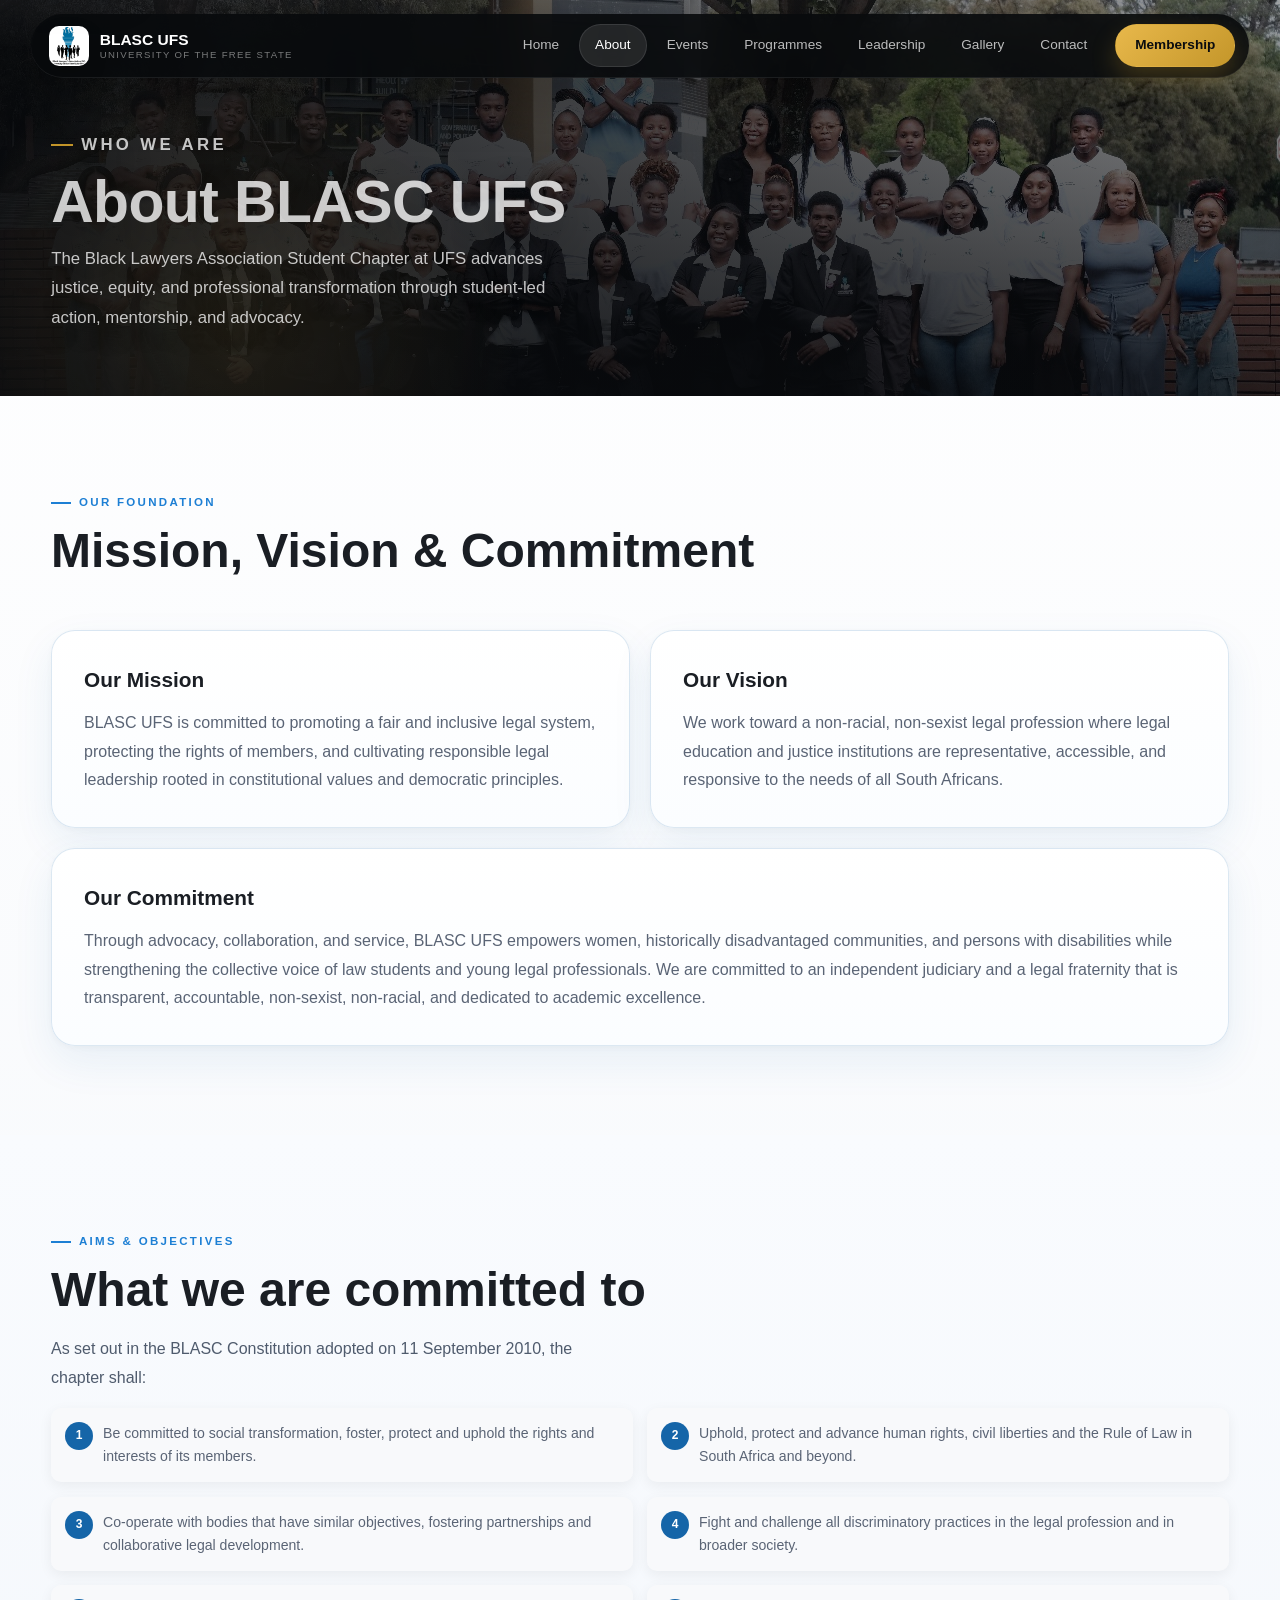
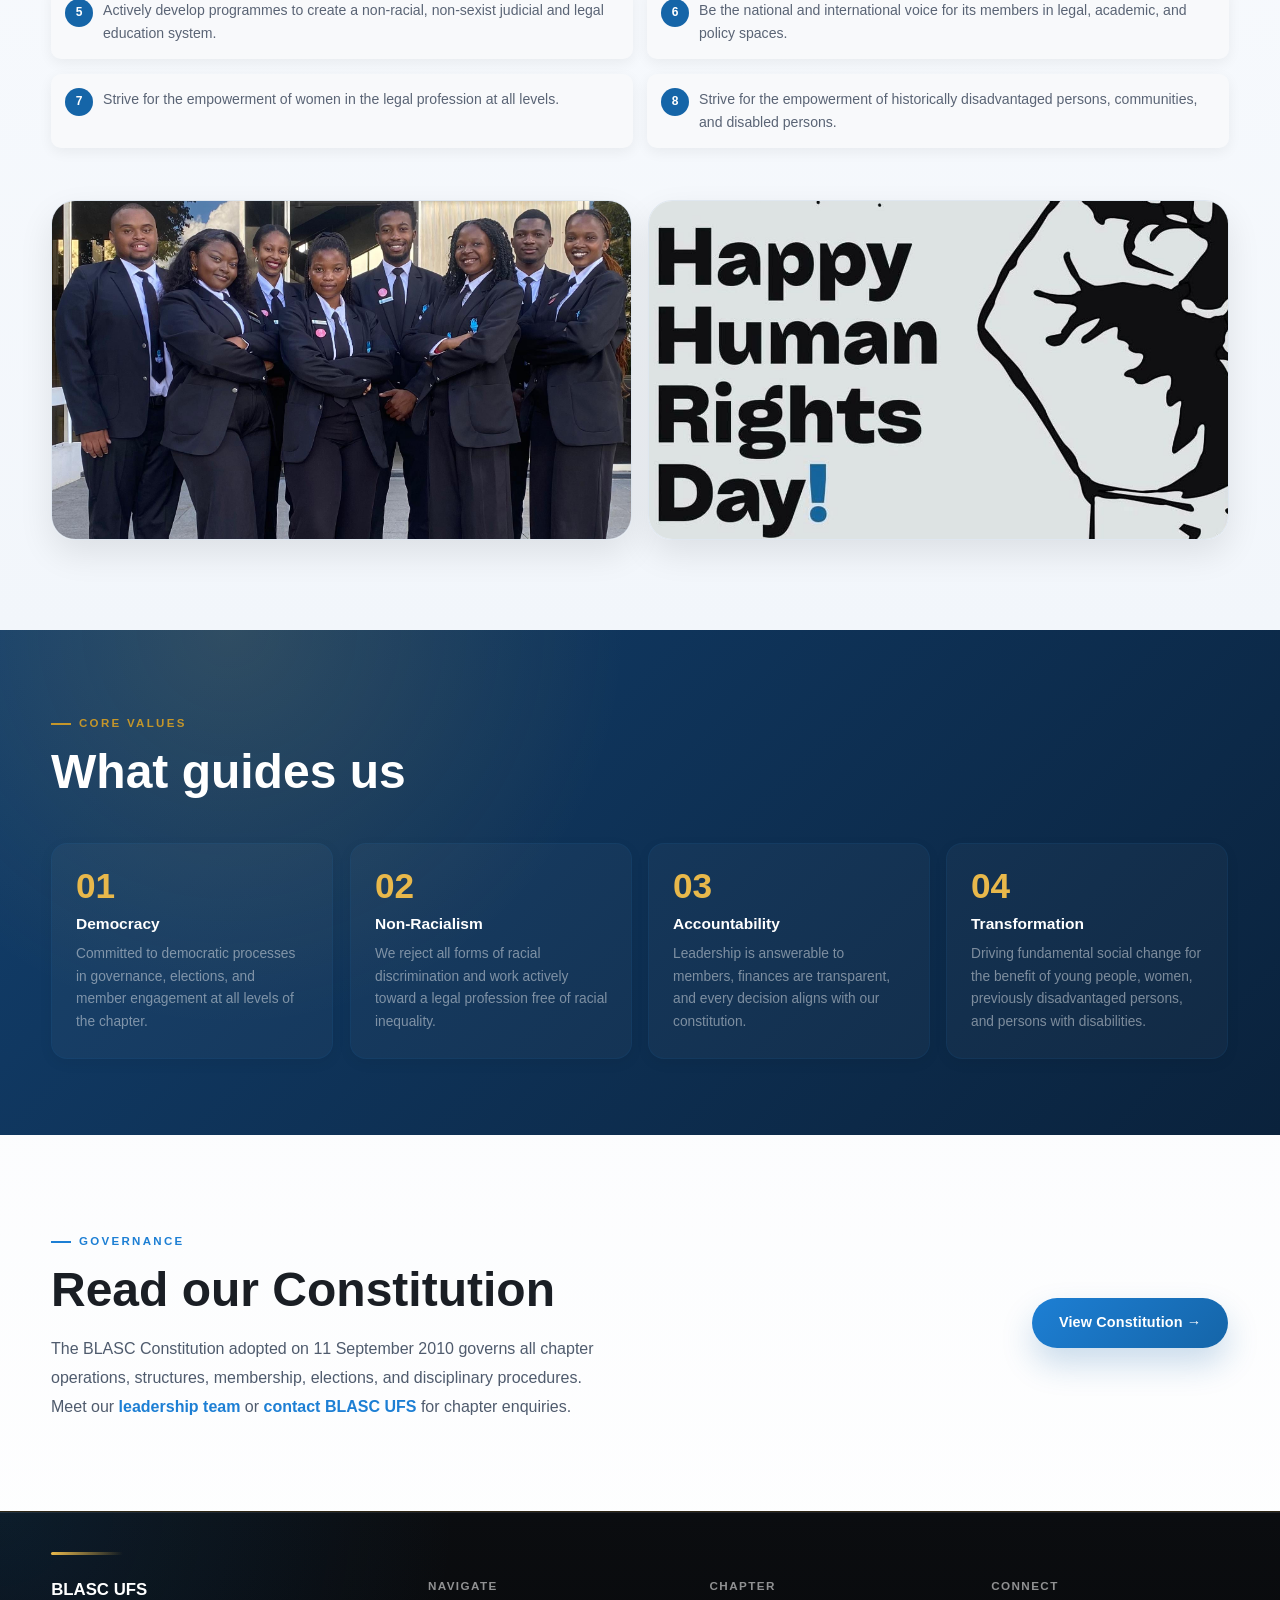
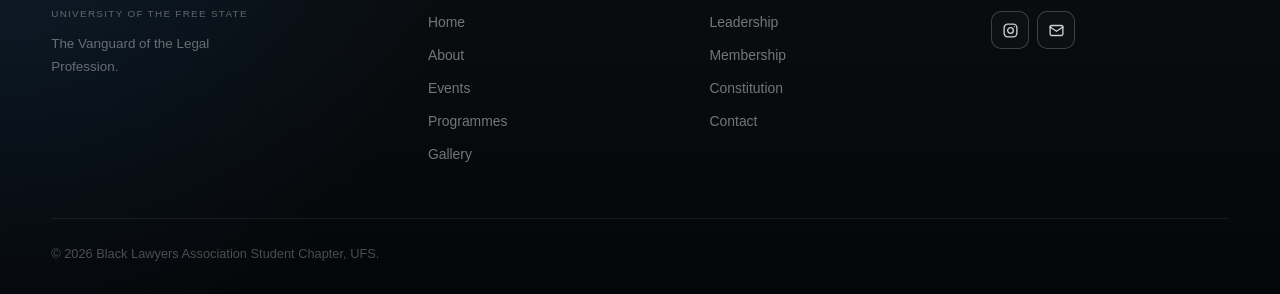
==== about.html @ e98439e3 "Strengthen sitewide SEO foundations and structured data" ====
<!DOCTYPE html>
<html lang="en">
<head>
  <meta charset="UTF-8"/><meta name="viewport" content="width=device-width, initial-scale=1.0"/>
  <title>About BLASC UFS | Student Chapter at the University of the Free State</title>
  <meta name="description" content="Learn about BLASC UFS, the Black Lawyers Association Student Chapter at the University of the Free State, including our mission, values, and commitment to law student transformation."/>
  <link rel="canonical" href="https://blascufs.co.za/about.html"/>

  <link rel="icon" type="image/x-icon" href="assets/favicon/favicon.ico">
  <link rel="icon" type="image/png" sizes="32x32" href="assets/favicon/favicon-32x32.png">
  <link rel="icon" type="image/png" sizes="16x16" href="assets/favicon/favicon-16x16.png">
  <link rel="apple-touch-icon" href="assets/favicon/apple-touch-icon.png">
<link rel="stylesheet" href="assets/style.css?v=20260501-heromore"/>
  <script type="application/ld+json">
  {
    "@context": "https://schema.org",
    "@type": "BreadcrumbList",
    "itemListElement": [
      { "@type": "ListItem", "position": 1, "name": "Home", "item": "https://blascufs.co.za/" },
      { "@type": "ListItem", "position": 2, "name": "About", "item": "https://blascufs.co.za/about.html" }
    ]
  }
  </script>
  <script>
    window.BLASC_GA_MEASUREMENT_ID = "G-XXXXXXXXXX";
    (function () {
      var id = window.BLASC_GA_MEASUREMENT_ID;
      if (!id || id === "G-XXXXXXXXXX") return;
      var s = document.createElement("script");
      s.async = true;
      s.src = "https://www.googletagmanager.com/gtag/js?id=" + encodeURIComponent(id);
      document.head.appendChild(s);
      window.dataLayer = window.dataLayer || [];
      function gtag() { window.dataLayer.push(arguments); }
      window.gtag = gtag;
      gtag("js", new Date());
      gtag("config", id);
    })();
  </script>
  <style>
    .about-grid{display:grid;grid-template-columns:1fr 1fr;gap:20px;margin-top:52px}
    .about-card{background:#fff;border:1px solid var(--border);border-radius:var(--radius-lg);padding:32px}
    .about-card h3{font-family:-apple-system,BlinkMacSystemFont,"SF Pro Text","SF Pro Display","Helvetica Neue",Arial,sans-serif;font-size:1.3rem;font-weight:700;margin-bottom:12px;color:var(--ink)}
    .about-card p{color:var(--muted);line-height:1.78}
    .about-card.full{grid-column:1/-1}
    .aims-grid{display:grid;grid-template-columns:1fr 1fr;gap:14px;margin-top:16px}
    .aim-item{display:flex;align-items:flex-start;gap:10px;background:var(--off-white);border-radius:var(--radius-sm);padding:14px}
    .aim-num{width:28px;height:28px;background:var(--blue);color:#fff;border-radius:50%;display:flex;align-items:center;justify-content:center;font-size:.75rem;font-weight:700;flex-shrink:0}
    .aim-item p{color:var(--muted);font-size:.88rem;line-height:1.65;margin:0}
    .media-duo{display:grid;grid-template-columns:1fr 1fr;gap:16px;margin-top:52px}
    .media-duo img{width:100%;height:340px;object-fit:cover;border-radius:var(--radius-lg);border:1px solid var(--border)}
    .values-strip{background:var(--off-black);padding:clamp(56px,6vw,80px) clamp(16px,4vw,56px)}
    .values-grid{display:grid;grid-template-columns:repeat(4,1fr);gap:16px;margin-top:44px}
    .value-item{border:1px solid rgba(255,255,255,.09);border-radius:var(--radius-md);padding:24px;background:rgba(255,255,255,.03)}
    .value-item .num{font-family:-apple-system,BlinkMacSystemFont,"SF Pro Text","SF Pro Display","Helvetica Neue",Arial,sans-serif;font-size:2.2rem;font-weight:900;color:var(--gold-light);line-height:1;margin-bottom:8px}
    .value-item h4{color:#fff;font-size:.97rem;font-weight:600;margin-bottom:6px}
    .value-item p{color:rgba(255,255,255,.45);font-size:.86rem;line-height:1.65}
    @media(max-width:900px){.about-grid,.media-duo,.aims-grid{grid-template-columns:1fr}.about-card.full{grid-column:auto}.values-grid{grid-template-columns:1fr 1fr}.media-duo img{height:auto;max-height:300px;object-fit:contain;background:#f3f5f8}}
    @media(max-width:540px){.values-grid{grid-template-columns:1fr}}
  </style>
</head>
<body>
<a class="skip-link" href="#main-content">Skip to content</a>
<nav class="nav dark" id="navbar">
  <a class="nav-brand" href="index.html"><img class="nav-logo" src="assets/images/logo.jpeg" alt="BLASC UFS"/><div class="nav-name">BLASC UFS <span>University of the Free State</span></div></a>
  <div class="nav-links">
    <a href="index.html">Home</a><a href="about.html" class="active">About</a><a href="events.html">Events</a>
    <a href="programmes.html">Programmes</a><a href="leadership.html">Leadership</a>
    <a href="gallery.html">Gallery</a><a href="contact.html">Contact</a>
    <a href="membership.html" class="nav-cta">Membership</a>
  </div>
  <button class="hamburger" id="hamburger" type="button" aria-label="Open menu" aria-controls="mobileMenu" aria-expanded="false"><span></span><span></span><span></span></button>
</nav>
<div class="mobile-menu" id="mobileMenu" aria-label="Mobile navigation">
  <a href="index.html">Home</a><a href="about.html">About</a><a href="events.html">Events</a>
  <a href="programmes.html">Programmes</a><a href="leadership.html">Leadership</a>
  <a href="gallery.html">Gallery</a><a href="contact.html">Contact</a>
  <a href="membership.html" class="m-cta">Membership →</a>
</div>

<div class="page-hero" id="main-content">
  <div class="page-hero-bg"><img src="assets/images/hero-group.jpeg" alt="BLASC UFS members gathered as a group" style="object-position:center 42%"/></div>
  <div class="page-hero-content">
    <p class="eyebrow">Who We Are</p>
    <h1>About BLASC UFS</h1>
    <p>The Black Lawyers Association Student Chapter at UFS advances justice, equity, and professional transformation through student-led action, mentorship, and advocacy.</p>
  </div>
</div>

<section class="section">
  <div class="section-inner">
    <p class="section-label fade-up">Our Foundation</p>
    <h2 class="section-title fade-up">Mission, Vision & Commitment</h2>
    <div class="about-grid">
      <div class="about-card fade-up">
        <h3>Our Mission</h3>
        <p>BLASC UFS is committed to promoting a fair and inclusive legal system, protecting the rights of members, and cultivating responsible legal leadership rooted in constitutional values and democratic principles.</p>
      </div>
      <div class="about-card fade-up">
        <h3>Our Vision</h3>
        <p>We work toward a non-racial, non-sexist legal profession where legal education and justice institutions are representative, accessible, and responsive to the needs of all South Africans.</p>
      </div>
      <div class="about-card full fade-up">
        <h3>Our Commitment</h3>
        <p>Through advocacy, collaboration, and service, BLASC UFS empowers women, historically disadvantaged communities, and persons with disabilities while strengthening the collective voice of law students and young legal professionals. We are committed to an independent judiciary and a legal fraternity that is transparent, accountable, non-sexist, non-racial, and dedicated to academic excellence.</p>
      </div>
    </div>
  </div>
</section>

<section class="section" style="background:var(--off-white)">
  <div class="section-inner">
    <p class="section-label fade-up">Aims & Objectives</p>
    <h2 class="section-title fade-up">What we are committed to</h2>
    <p class="section-body fade-up">As set out in the BLASC Constitution adopted on 11 September 2010, the chapter shall:</p>
    <div class="aims-grid">
      <div class="aim-item fade-up"><div class="aim-num">1</div><p>Be committed to social transformation, foster, protect and uphold the rights and interests of its members.</p></div>
      <div class="aim-item fade-up"><div class="aim-num">2</div><p>Uphold, protect and advance human rights, civil liberties and the Rule of Law in South Africa and beyond.</p></div>
      <div class="aim-item fade-up"><div class="aim-num">3</div><p>Co-operate with bodies that have similar objectives, fostering partnerships and collaborative legal development.</p></div>
      <div class="aim-item fade-up"><div class="aim-num">4</div><p>Fight and challenge all discriminatory practices in the legal profession and in broader society.</p></div>
      <div class="aim-item fade-up"><div class="aim-num">5</div><p>Actively develop programmes to create a non-racial, non-sexist judicial and legal education system.</p></div>
      <div class="aim-item fade-up"><div class="aim-num">6</div><p>Be the national and international voice for its members in legal, academic, and policy spaces.</p></div>
      <div class="aim-item fade-up"><div class="aim-num">7</div><p>Strive for the empowerment of women in the legal profession at all levels.</p></div>
      <div class="aim-item fade-up"><div class="aim-num">8</div><p>Strive for the empowerment of historically disadvantaged persons, communities, and disabled persons.</p></div>
    </div>
    <div class="media-duo">
      <img src="assets/images/bec-outside-smile.jpeg" alt="BLASC UFS BEC" class="fade-up"/>
      <img src="assets/images/image-09.jpg" alt="BLASC UFS chapter outreach" class="fade-up"/>
    </div>
  </div>
</section>

<section class="values-strip">
  <div class="section-inner">
    <p class="section-label gold fade-up">Core Values</p>
    <h2 class="section-title light fade-up">What guides us</h2>
    <div class="values-grid">
      <div class="value-item fade-up"><div class="num">01</div><h4>Democracy</h4><p>Committed to democratic processes in governance, elections, and member engagement at all levels of the chapter.</p></div>
      <div class="value-item fade-up"><div class="num">02</div><h4>Non-Racialism</h4><p>We reject all forms of racial discrimination and work actively toward a legal profession free of racial inequality.</p></div>
      <div class="value-item fade-up"><div class="num">03</div><h4>Accountability</h4><p>Leadership is answerable to members, finances are transparent, and every decision aligns with our constitution.</p></div>
      <div class="value-item fade-up"><div class="num">04</div><h4>Transformation</h4><p>Driving fundamental social change for the benefit of young people, women, previously disadvantaged persons, and persons with disabilities.</p></div>
    </div>
  </div>
</section>

<section class="section">
  <div class="section-inner" style="display:flex;align-items:center;justify-content:space-between;gap:32px;flex-wrap:wrap">
    <div>
      <p class="section-label fade-up">Governance</p>
      <h2 class="section-title fade-up">Read our Constitution</h2>
      <p class="section-body fade-up">The BLASC Constitution adopted on 11 September 2010 governs all chapter operations, structures, membership, elections, and disciplinary procedures. Meet our <a href="leadership.html" style="color:var(--blue-mid);font-weight:600">leadership team</a> or <a href="contact.html" style="color:var(--blue-mid);font-weight:600">contact BLASC UFS</a> for chapter enquiries.</p>
    </div>
    <a href="constitution.html" class="btn btn-blue fade-up">View Constitution →</a>
  </div>
</section>

<footer class="site-footer">
  <div class="footer-grid">
    <div class="footer-brand"><div class="footer-brand-name">BLASC UFS <span class="footer-brand-sub">University of the Free State</span></div><p>The Vanguard of the Legal Profession.</p></div>
    <div class="footer-col"><h4>Navigate</h4><a href="index.html">Home</a><a href="about.html">About</a><a href="events.html">Events</a><a href="programmes.html">Programmes</a><a href="gallery.html">Gallery</a></div>
    <div class="footer-col"><h4>Chapter</h4><a href="leadership.html">Leadership</a><a href="membership.html">Membership</a><a href="constitution.html">Constitution</a><a href="contact.html">Contact</a></div>
    <div class="footer-col"><h4>Connect</h4><div class="footer-social" aria-label="Social media links">
        <a class="social-link" href="https://instagram.com/ufs_blasc" target="_blank" rel="noopener noreferrer" aria-label="Instagram" title="Instagram">
          <svg class="social-icon" viewBox="0 0 24 24" aria-hidden="true"><rect x="3" y="3" width="18" height="18" rx="5" ry="5"></rect><circle cx="12" cy="12" r="4"></circle><line x1="17.5" y1="6.5" x2="17.51" y2="6.5"></line></svg>
        </a>
        <a class="social-link" href="mailto:Blascu@gmail.com" aria-label="Email" title="Email">
          <svg class="social-icon" viewBox="0 0 24 24" aria-hidden="true"><rect x="3" y="5" width="18" height="14" rx="2"></rect><path d="M3 7l9 6 9-6"></path></svg>
        </a>
        <span class="social-link social-link--pending" aria-hidden="true" title="Add Facebook link">
          <svg class="social-icon-fill" viewBox="0 0 24 24"><path d="M13.5 22v-8h2.7l.4-3h-3.1V9.2c0-.9.3-1.5 1.6-1.5h1.7V5.1c-.3 0-1.3-.1-2.5-.1-2.4 0-4.1 1.5-4.1 4.2V11H8v3h2.2v8h3.3z"/></svg>
        </span>
        <span class="social-link social-link--pending" aria-hidden="true" title="Add LinkedIn link">
          <svg class="social-icon-fill" viewBox="0 0 24 24"><path d="M6.9 8.8a1.9 1.9 0 1 1 0-3.8 1.9 1.9 0 0 1 0 3.8zM5.3 19.2h3.2V10H5.3v9.2zM10.4 10h3v1.3h.1c.4-.8 1.4-1.6 2.9-1.6 3.1 0 3.6 2 3.6 4.7v4.8h-3.2v-4.3c0-1 0-2.4-1.5-2.4s-1.7 1.1-1.7 2.3v4.4h-3.2V10z"/></svg>
        </span>
        <span class="social-link social-link--pending" aria-hidden="true" title="Add X link">
          <svg class="social-icon-fill" viewBox="0 0 24 24"><path d="M18.9 3h2.9l-6.3 7.2L23 21h-5.9l-4.6-6-5.2 6H4.4l6.8-7.8L1 3h6l4.1 5.4L18.9 3zm-1 16.3h1.6L6.1 4.6H4.4l13.5 14.7z"/></svg>
        </span>
      </div></div>
  </div>
  <div class="footer-bottom"><span>© 2026 Black Lawyers Association Student Chapter, UFS.</span></div>
</footer>
<script src="assets/main.js?v=20260501-heromore"></script>
</body>
</html>
---- assets/style.css ----
/* ═══════════════════════════════════════════
   BLASC – Black Lawyers Association Student Chapter
   Shared Stylesheet
   ═══════════════════════════════════════════ */

:root {
  --black:       #0a0c0f;
  --off-black:   #111418;
  --ink:         #1a1e24;
  --blue:        #1565a8;
  --blue-mid:    #1d7fd4;
  --blue-light:  #4ba3e3;
  --blue-pale:   #ddeefa;
  --gold:        #c4962a;
  --gold-light:  #e8b84b;
  --white:       #ffffff;
  --off-white:   #f8f9fb;
  --surface:     #ffffff;
  --surface-soft:#f4f7fb;
  --muted:       #5a6475;
  --grey:        #8a95a0;
  --border:      #dfe7f0;
  --ease:        cubic-bezier(0.22, 1, 0.36, 1);
  --shadow-sm:   0 4px 14px rgba(10, 12, 15, 0.06);
  --shadow-md:   0 14px 34px rgba(10, 12, 15, 0.09);
  --shadow-lg:   0 24px 58px rgba(10, 12, 15, 0.14);
  --ring:        rgba(29,127,212,0.18);
  --radius-sm:   10px;
  --radius-md:   16px;
  --radius-lg:   24px;
}

/* ── RESET ── */
*, *::before, *::after { box-sizing: border-box; margin: 0; padding: 0; }
html { scroll-behavior: smooth; font-size: 16px; overflow-x: hidden; }
body {
  font-family:-apple-system,BlinkMacSystemFont,"SF Pro Text","SF Pro Display","Helvetica Neue",Arial,sans-serif;
  color: var(--ink);
  background:
    linear-gradient(180deg, #ffffff 0%, #f7f9fc 44%, #ffffff 100%);
  line-height: 1.65;
  overflow-x: hidden;
  text-rendering: optimizeLegibility;
  -webkit-font-smoothing: antialiased;
}
body.no-scroll { overflow: hidden; }
a { color: inherit; text-decoration: none; }
img { display: block; max-width: 100%; }
button { font-family: inherit; cursor: pointer; border: none; background: none; }
ul, ol { list-style: none; }
h1, h2, h3, h4, p, a, span, label { overflow-wrap: break-word; }
::selection { background: rgba(196,150,42,0.24); color: var(--ink); }

.skip-link {
  position: fixed;
  top: 12px;
  left: 12px;
  z-index: 1200;
  transform: translateY(-150%);
  background: var(--gold-light);
  color: var(--black);
  border-radius: 999px;
  padding: 10px 16px;
  font-size: 0.82rem;
  font-weight: 800;
  box-shadow: var(--shadow-md);
  transition: transform 0.2s var(--ease);
}
.skip-link:focus-visible {
  transform: translateY(0);
  outline: 3px solid rgba(255,255,255,0.82);
  outline-offset: 3px;
}
:focus-visible {
  outline: 3px solid rgba(232,184,75,0.72);
  outline-offset: 3px;
}

/* ── NAVIGATION ── */
.nav {
  position: fixed;
  top: 0; left: 0; right: 0;
  z-index: 900;
  height: 76px;
  padding: 0 clamp(16px, 4vw, 56px);
  display: flex;
  align-items: center;
  justify-content: space-between;
  border-bottom: 1px solid rgba(255,255,255,0);
  transition: background 0.35s, box-shadow 0.35s, border-color 0.35s;
}
.nav.scrolled,
.nav.dark {
  background: rgba(10, 12, 15, 0.93);
  backdrop-filter: blur(16px);
  border-color: rgba(255,255,255,0.08);
  box-shadow: 0 18px 38px rgba(0,0,0,0.16);
}
.nav-brand {
  display: flex;
  align-items: center;
  gap: 11px;
  text-decoration: none;
}
.nav-logo {
  width: 38px;
  height: 38px;
  border-radius: 10px;
  object-fit: contain;
  background: #fff;
  flex-shrink: 0;
  border: 1px solid rgba(255,255,255,0.18);
  box-shadow: 0 8px 18px rgba(0,0,0,0.18);
}
.nav-name {
  font-family:-apple-system,BlinkMacSystemFont,"SF Pro Text","SF Pro Display","Helvetica Neue",Arial,sans-serif;
  font-size: 0.97rem;
  font-weight: 700;
  color: #fff;
  line-height: 1.15;
}
.nav-name span {
  display: block;
  font-family:-apple-system,BlinkMacSystemFont,"SF Pro Text","SF Pro Display","Helvetica Neue",Arial,sans-serif;
  font-size: 0.6rem;
  font-weight: 500;
  letter-spacing: 0.14em;
  text-transform: uppercase;
  color: rgba(255,255,255,0.45);
  margin-top: 1px;
}
.nav-links {
  display: flex;
  align-items: center;
  gap: 4px;
}
.nav-links a {
  color: rgba(255,255,255,0.72);
  font-size: 0.85rem;
  font-weight: 500;
  padding: 8px 14px;
  border: 1px solid transparent;
  border-radius: 999px;
  transition: color 0.2s, background 0.2s, border-color 0.2s;
}
.nav-links a:hover,
.nav-links a.active {
  color: #fff;
  background: rgba(255,255,255,0.1);
  border-color: rgba(255,255,255,0.1);
}
.nav-links a.nav-cta {
  background: linear-gradient(135deg, var(--gold-light), var(--gold));
  color: var(--black) !important;
  font-weight: 700;
  padding: 9px 19px;
  border-radius: 999px;
  margin-left: 8px;
  box-shadow: 0 12px 24px rgba(196,150,42,0.25);
}
.nav-links a.nav-cta:hover {
  background: var(--gold-light);
}
.hamburger {
  display: none;
  flex-direction: column;
  gap: 5px;
  padding: 9px;
  border-radius: 12px;
  border: 1px solid rgba(255,255,255,0.2);
  background: rgba(255,255,255,0.06);
}
.hamburger span {
  width: 22px;
  height: 2px;
  background: #fff;
  border-radius: 2px;
  transition: transform 0.3s, opacity 0.3s;
  display: block;
}
.hamburger.open span:nth-child(1) { transform: translateY(7px) rotate(45deg); }
.hamburger.open span:nth-child(2) { opacity: 0; }
.hamburger.open span:nth-child(3) { transform: translateY(-7px) rotate(-45deg); }

/* ── MOBILE MENU ── */
.mobile-menu {
  position: fixed;
  inset: 0;
  z-index: 899;
  background:
    radial-gradient(circle at top right, rgba(21,101,168,0.25), transparent 36%),
    var(--black);
  display: flex;
  flex-direction: column;
  padding: 96px 32px 40px;
  transform: translateX(100%);
  transition: transform 0.4s var(--ease);
}
.mobile-menu.open { transform: translateX(0); }
.mobile-menu a {
  color: #fff;
  font-size: 1.4rem;
  font-weight: 600;
  padding: 14px 0;
  border-bottom: 1px solid rgba(255,255,255,0.08);
  display: block;
  transition: color 0.2s;
}
.mobile-menu a:hover { color: var(--gold-light); }
.mobile-menu .m-cta {
  margin-top: 24px;
  background: linear-gradient(135deg, var(--gold-light), var(--gold));
  color: var(--black) !important;
  text-align: center;
  padding: 15px;
  border-radius: 16px;
  font-weight: 700;
  border-bottom: none !important;
}

/* ── INNER PAGE HERO (used on sub-pages) ── */
.page-hero {
  position: relative;
  height: 44vh;
  min-height: 340px;
  display: flex;
  align-items: flex-end;
  overflow: hidden;
  background: var(--off-black);
  isolation: isolate;
}
.page-hero-bg {
  position: absolute;
  inset: 0;
}
.page-hero-bg:not(:has(img)) {
  background:
    linear-gradient(135deg, rgba(21,101,168,0.18), transparent 34%),
    radial-gradient(circle at 78% 16%, rgba(232,184,75,0.14), transparent 26%),
    var(--off-black) !important;
}
.page-hero-bg img {
  width: 100%;
  height: 100%;
  object-fit: cover;
  object-position: center 18%;
  opacity: 0.82;
  filter: brightness(1.02) saturate(0.98) contrast(1.06);
}
.page-hero-bg::after {
  content: '';
  position: absolute;
  inset: 0;
  background:
    linear-gradient(90deg, rgba(8,10,13,0.9) 0%, rgba(8,10,13,0.58) 48%, rgba(8,10,13,0.22) 100%),
    linear-gradient(to top, rgba(8,10,13,0.76), rgba(8,10,13,0.06));
}
.page-hero-content {
  position: relative;
  z-index: 1;
  padding: clamp(38px,5vw,68px) clamp(16px,4vw,56px);
  width: min(100%, 760px);
  max-width: 760px;
  text-shadow: 0 16px 34px rgba(0,0,0,0.32);
}
.eyebrow {
  display: inline-flex;
  align-items: center;
  gap: 8px;
  color: var(--gold);
  font-size: 0.73rem;
  font-weight: 700;
  letter-spacing: 0.16em;
  text-transform: uppercase;
  margin-bottom: 12px;
}
.eyebrow::before {
  content: '';
  width: 22px;
  height: 2px;
  background: var(--gold);
}
.page-hero-content h1 {
  font-family:-apple-system,BlinkMacSystemFont,"SF Pro Text","SF Pro Display","Helvetica Neue",Arial,sans-serif;
  font-size: clamp(2rem, 5vw, 3.6rem);
  font-weight: 900;
  color: rgba(255,255,255,0.78);
  line-height: 1.08;
  margin-bottom: 14px;
}
.page-hero-content p {
  color: rgba(255,255,255,0.76);
  font-size: clamp(0.9rem, 1.5vw, 1.05rem);
  max-width: 58ch;
  line-height: 1.75;
}

/* ── SECTION LAYOUT ── */
.section { padding: clamp(64px, 7vw, 110px) clamp(16px, 4vw, 56px); }
.section-inner { width: min(100%, 1200px); max-width: 1200px; margin: 0 auto; }
.section-label {
  display: inline-flex;
  align-items: center;
  gap: 8px;
  color: var(--blue-mid);
  font-size: 0.72rem;
  font-weight: 700;
  letter-spacing: 0.16em;
  text-transform: uppercase;
  margin-bottom: 12px;
}
.section-label::before {
  content: '';
  width: 20px;
  height: 2px;
  background: var(--blue-mid);
}
.section-label.gold { color: var(--gold); }
.section-label.gold::before { background: var(--gold); }
h2.section-title {
  font-family:-apple-system,BlinkMacSystemFont,"SF Pro Text","SF Pro Display","Helvetica Neue",Arial,sans-serif;
  font-size: clamp(1.8rem, 4vw, 3rem);
  font-weight: 900;
  line-height: 1.12;
  color: var(--ink);
  margin-bottom: 18px;
}
h2.section-title.light { color: #fff; }
.section-body {
  color: var(--muted);
  font-size: 1rem;
  line-height: 1.8;
  max-width: 64ch;
}

/* ── BUTTONS ── */
.btn {
  display: inline-flex;
  align-items: center;
  justify-content: center;
  gap: 8px;
  font-family: inherit;
  font-weight: 700;
  font-size: 0.9rem;
  min-height: 46px;
  padding: 13px 27px;
  border-radius: 999px;
  border: none;
  cursor: pointer;
  box-shadow: 0 10px 24px rgba(10,12,15,0.08);
  transition: transform 0.22s, filter 0.22s, background 0.22s, box-shadow 0.22s, border-color 0.22s;
  text-decoration: none;
}
.btn:hover { transform: translateY(-2px); filter: brightness(1.06); box-shadow: 0 16px 30px rgba(10,12,15,0.13); }
.btn:focus-visible,
.nav-links a:focus-visible,
.hamburger:focus-visible,
.mobile-menu a:focus-visible {
  outline: 3px solid rgba(232,184,75,0.32);
  outline-offset: 3px;
}
.btn-gold { background: linear-gradient(135deg, var(--gold-light), var(--gold)); color: var(--black); }
.btn-blue { background: linear-gradient(135deg, var(--blue-mid), var(--blue)); color: #fff; }
.btn-white { background: #fff; color: var(--ink); }
.btn-outline-white {
  background: transparent;
  color: #fff;
  border: 1.5px solid rgba(255,255,255,0.45);
  filter: none;
  box-shadow: none;
}
.btn-outline-white:hover { background: rgba(255,255,255,0.1); filter: none; transform: translateY(-2px); }
.btn-outline-dark {
  background: transparent;
  color: var(--ink);
  border: 1.5px solid var(--border);
  filter: none;
  box-shadow: none;
}
.btn-outline-dark:hover { border-color: rgba(21,101,168,0.42); background: #fff; filter: none; transform: translateY(-2px); }

/* ── CARDS ── */
.card {
  background: var(--white);
  border: 1px solid var(--border);
  border-radius: var(--radius-lg);
  overflow: hidden;
  box-shadow: var(--shadow-sm);
  transition: transform 0.3s, box-shadow 0.3s, border-color 0.3s;
}
.card:hover {
  transform: translateY(-4px);
  box-shadow: var(--shadow-lg);
  border-color: rgba(21,101,168,0.22);
}
.card-img {
  overflow: hidden;
}
.card-img img {
  width: 100%;
  height: 100%;
  object-fit: cover;
  transition: transform 0.5s;
}
.card:hover .card-img img { transform: scale(1.05); }
.card-body { padding: 22px 24px 26px; }
.card-tag {
  display: inline-block;
  background: var(--blue-pale);
  color: var(--blue);
  font-size: 0.7rem;
  font-weight: 700;
  letter-spacing: 0.09em;
  text-transform: uppercase;
  padding: 4px 11px;
  border-radius: 999px;
  margin-bottom: 10px;
}
.card-body h3 {
  font-family:-apple-system,BlinkMacSystemFont,"SF Pro Text","SF Pro Display","Helvetica Neue",Arial,sans-serif;
  font-size: 1.1rem;
  font-weight: 700;
  color: var(--ink);
  margin-bottom: 8px;
  line-height: 1.35;
}
.card-body p {
  color: var(--muted);
  font-size: 0.91rem;
  line-height: 1.7;
}

/* ── FORMS ── */
.form-grid { display: grid; grid-template-columns: 1fr 1fr; gap: 14px; }
.field { display: grid; gap: 7px; margin-bottom: 16px; }
.field label {
  font-size: 0.82rem;
  font-weight: 700;
  color: var(--ink);
}
.field input,
.field select,
.field textarea {
  width: 100%;
  border: 1px solid #d6e0eb;
  border-radius: 12px;
  padding: 12px 14px;
  font: inherit;
  font-size: 0.93rem;
  color: var(--ink);
  background: var(--white);
  box-shadow: inset 0 1px 0 rgba(255,255,255,0.72);
  transition: border-color 0.2s, box-shadow 0.2s, background 0.2s;
}
.field textarea { min-height: 120px; resize: vertical; }
.field input:focus,
.field select:focus,
.field textarea:focus {
  outline: none;
  border-color: var(--blue-mid);
  box-shadow: 0 0 0 4px var(--ring), inset 0 1px 0 rgba(255,255,255,0.72);
}
.field input[type="file"] { padding: 9px 12px; }
.field input[type="checkbox"],
.field input[type="radio"] { width: auto; }
.fieldset-block {
  border: 1px solid #d8e2ec;
  border-radius: var(--radius-md);
  padding: 22px 24px;
  margin-bottom: 18px;
  background: rgba(255,255,255,0.72);
}
.fieldset-block legend {
  padding: 0 8px;
  font-size: 0.88rem;
  font-weight: 700;
  color: var(--ink);
}
.check-label {
  display: flex;
  align-items: flex-start;
  gap: 12px;
  font-size: 0.9rem;
  color: var(--muted);
  line-height: 1.58;
  cursor: pointer;
}
.check-label input { margin-top: 4px; flex-shrink: 0; accent-color: var(--blue); }
.radio-group, .check-group {
  display: grid;
  gap: 8px;
  margin-top: 6px;
}

/* ── FOOTER ── */
.site-footer {
  background:
    radial-gradient(circle at top left, rgba(21,101,168,0.18), transparent 34%),
    linear-gradient(180deg, #0b0d10 0%, #050608 100%);
  border-top: 1px solid rgba(232,184,75,0.18);
  padding: 64px clamp(16px, 4vw, 56px) 30px;
}
.footer-grid {
  max-width: 1200px;
  margin: 0 auto;
  display: grid;
  grid-template-columns: 1.4fr 1fr 1fr 1fr;
  gap: 44px;
  padding-bottom: 42px;
  border-bottom: 1px solid rgba(255,255,255,0.07);
}
.footer-brand-name {
  font-family:-apple-system,BlinkMacSystemFont,"SF Pro Text","SF Pro Display","Helvetica Neue",Arial,sans-serif;
  font-size: 1.05rem;
  font-weight: 700;
  color: #fff;
  margin-bottom: 10px;
}
.footer-brand-sub {
  font-size: 0.62rem;
  font-weight: 500;
  letter-spacing: 0.13em;
  text-transform: uppercase;
  color: rgba(255,255,255,0.35);
  display: block;
  margin-top: 2px;
}
.footer-brand p {
  font-size: 0.84rem;
  line-height: 1.72;
  color: rgba(255,255,255,0.38);
  margin-top: 10px;
  max-width: 30ch;
}
.footer-col h4 {
  font-size: 0.73rem;
  font-weight: 700;
  letter-spacing: 0.12em;
  text-transform: uppercase;
  color: rgba(255,255,255,0.55);
  margin-bottom: 16px;
}
.footer-col a {
  display: block;
  color: rgba(255,255,255,0.44);
  font-size: 0.87rem;
  margin-bottom: 10px;
  transition: color 0.2s, transform 0.2s;
}
.footer-col a:hover { color: #fff; transform: translateX(2px); }
.footer-social {
  display: flex;
  gap: 8px;
  margin-top: 4px;
  flex-wrap: wrap;
}
.footer-social .social-link {
  width: 38px;
  height: 38px;
  border: 1px solid rgba(255,255,255,0.2);
  border-radius: 10px;
  display: flex;
  align-items: center;
  justify-content: center;
  margin-bottom: 0 !important;
  color: rgba(255,255,255,0.8) !important;
  background: rgba(255,255,255,0.02);
  transition:
    border-color 0.22s var(--ease),
    color 0.22s var(--ease),
    background 0.22s var(--ease),
    transform 0.22s var(--ease),
    box-shadow 0.22s var(--ease) !important;
}
.footer-social .social-link:hover {
  border-color: rgba(232,184,75,0.62);
  background: rgba(232,184,75,0.12);
  color: var(--gold-light) !important;
  transform: translateY(-1px);
  box-shadow: 0 10px 24px rgba(0,0,0,0.2);
}
.footer-social .social-link:focus-visible {
  outline: 3px solid rgba(232,184,75,0.72);
  outline-offset: 3px;
  border-color: rgba(232,184,75,0.72);
  background: rgba(232,184,75,0.16);
  color: var(--gold-light) !important;
}
.footer-social .social-icon {
  width: 17px;
  height: 17px;
  stroke: currentColor;
  fill: none;
  stroke-width: 1.9;
  stroke-linecap: round;
  stroke-linejoin: round;
}
.footer-social .social-icon-fill {
  width: 17px;
  height: 17px;
  fill: currentColor;
}
.footer-social .social-link--pending {
  display: none;
}
.footer-bottom {
  max-width: 1200px;
  margin: 24px auto 0;
  display: flex;
  justify-content: space-between;
  align-items: center;
  font-size: 0.8rem;
  color: rgba(255,255,255,0.28);
  flex-wrap: wrap;
  gap: 10px;
}

/* ── LIGHTBOX ── */
.lightbox {
  position: fixed;
  inset: 0;
  z-index: 1000;
  background: rgba(0,0,0,0.94);
  display: flex;
  align-items: center;
  justify-content: center;
  opacity: 0;
  pointer-events: none;
  transition: opacity 0.3s;
}
.lightbox.open { opacity: 1; pointer-events: auto; }
.lightbox img {
  max-width: 90vw;
  max-height: 88vh;
  object-fit: contain;
  border-radius: 6px;
}
.lightbox-close {
  position: absolute;
  top: 18px; right: 22px;
  color: rgba(255,255,255,0.6);
  font-size: 2rem;
  line-height: 1;
  transition: color 0.2s;
}
.lightbox-close:hover { color: #fff; }

/* ── ANIMATIONS ── */
.fade-up {
  opacity: 0;
  transform: translateY(26px);
  transition: opacity 0.65s var(--ease), transform 0.65s var(--ease);
  will-change: opacity, transform;
}
.fade-up.visible {
  opacity: 1;
  transform: translateY(0);
}
.fade-up:nth-child(2) { transition-delay: 80ms; }
.fade-up:nth-child(3) { transition-delay: 160ms; }
.fade-up:nth-child(4) { transition-delay: 240ms; }
.fade-up:nth-child(5) { transition-delay: 320ms; }
.fade-up:nth-child(6) { transition-delay: 400ms; }

/* ── UTILITIES ── */
.text-center { text-align: center; }
.mt-4 { margin-top: 16px; }
.mt-8 { margin-top: 32px; }
.mt-12 { margin-top: 48px; }

/* ── PRESENTATION POLISH LAYER ── */
body .hero {
  isolation: isolate;
}
body .hero-bg::after {
  background:
    linear-gradient(90deg, rgba(10,12,15,0.9) 0%, rgba(10,12,15,0.55) 48%, rgba(10,12,15,0.18) 100%),
    linear-gradient(to top, rgba(10,12,15,0.94) 0%, rgba(10,12,15,0.44) 52%, rgba(10,12,15,0.14) 100%);
}
body .hero-content {
  max-width: 1040px;
  text-shadow: 0 18px 42px rgba(0,0,0,0.34);
}
body .hero-desc,
body .about-text .bp,
body .cta-band p,
body .apply-band p {
  color: rgba(255,255,255,0.72);
}
body .section-body {
  color: #4f5b6d !important;
  opacity: 1;
}
body .about-card,
body .pillar,
body .benefit,
body .detail-card,
body .info-card,
body .moot-card,
body .op-card,
body .leader-card,
body .subcom-card,
body .sidebar-card,
body .form-panel,
body .app-panel,
body .value-item,
body .aim-item {
  border-color: rgba(21,101,168,0.13);
  box-shadow: var(--shadow-sm);
}
body .about-card,
body .pillar,
body .benefit,
body .detail-card,
body .info-card,
body .moot-card,
body .op-card,
body .subcom-card,
body .sidebar-card,
body .form-panel,
body .app-panel {
  background: linear-gradient(180deg, #ffffff 0%, #fbfdff 100%);
}
body .about-card:hover,
body .pillar:hover,
body .benefit:hover,
body .detail-card:hover,
body .info-card:hover,
body .moot-card:hover,
body .op-card:hover,
body .leader-card:hover,
body .subcom-card:hover {
  border-color: rgba(21,101,168,0.24);
  box-shadow: var(--shadow-md);
}
body .benefit,
body .detail-card,
body .info-card,
body .moot-card,
body .subcom-card,
body .aim-item {
  transition: transform 0.24s var(--ease), box-shadow 0.24s var(--ease), border-color 0.24s var(--ease);
}
body .benefit:hover,
body .detail-card:hover,
body .info-card:hover,
body .moot-card:hover,
body .subcom-card:hover,
body .aim-item:hover {
  transform: translateY(-2px);
}
body .benefit > div:last-child,
body .detail-body,
body .leader-info,
body .footer-col,
body .footer-brand {
  min-width: 0;
}
body .form-panel,
body .app-panel {
  padding: clamp(28px, 4vw, 42px);
}
body .form-panel h2,
body .app-panel h3 {
  line-height: 1.18;
}
body .form-panel .sub,
body .app-panel .sub {
  line-height: 1.65;
}
body .prog-tabs {
  background: #fff;
  border: 1px solid rgba(21,101,168,0.12);
  border-radius: 18px;
  padding: 8px;
  box-shadow: var(--shadow-sm);
}
body .tab-btn {
  border: 1px solid transparent;
  border-radius: 12px;
  margin-bottom: 0;
  padding: 11px 16px;
}
body .tab-btn.active {
  background: var(--blue-pale);
  border-color: rgba(21,101,168,0.16);
  color: var(--blue);
}
body .tab-btn:hover {
  background: rgba(21,101,168,0.06);
}
body .events-tabs {
  background: #fff;
  border: 1px solid rgba(21,101,168,0.12);
  border-radius: 18px;
  padding: 8px;
  box-shadow: var(--shadow-sm);
}
body .etab {
  border: 1px solid transparent;
  border-radius: 12px;
  margin-bottom: 0;
  padding: 11px 16px;
}
body .etab.active {
  background: var(--blue-pale);
  border-color: rgba(21,101,168,0.16);
  color: var(--blue);
}
body .etab:hover {
  background: rgba(21,101,168,0.06);
}
body .event-img-wrap,
body .einfo,
body .banking-box {
  box-shadow: var(--shadow-sm);
}
body .einfo {
  border-color: rgba(21,101,168,0.13);
  background: #fff;
}
body .banking-box {
  background:
    radial-gradient(circle at top right, rgba(232,184,75,0.18), transparent 34%),
    var(--off-black);
  border: 1px solid rgba(255,255,255,0.08);
}
body .week-slot {
  box-shadow: 0 1px 0 rgba(10,12,15,0.03);
}
body .calendar-note,
body .cta-band,
body .apply-band,
body .subcom-intro {
  box-shadow: inset 0 1px 0 rgba(255,255,255,0.12), var(--shadow-md);
}
body .leader-photo {
  background: linear-gradient(180deg, #f4f7fb 0%, #e9eef5 100%);
}
body .leader-photo.placeholder {
  color: rgba(21,101,168,0.35);
}
body .gallery-grid .g-item,
body .media-duo img,
body .event-img-wrap,
body .about-img {
  box-shadow: var(--shadow-md);
}
body .gallery-grid .g-item {
  border-color: rgba(255,255,255,0.12);
}

/* ── SECOND PASS: PRESENTATION WOW-FACTOR ── */
@media (min-width: 769px) {
  .nav {
    top: 14px;
    left: clamp(18px, 2.4vw, 34px);
    right: clamp(18px, 2.4vw, 34px);
    height: 64px;
    padding: 0 14px 0 18px;
    border-radius: 999px;
    background: rgba(10,12,15,0.42);
    border-color: rgba(255,255,255,0.11);
    box-shadow: 0 18px 46px rgba(0,0,0,0.18);
    backdrop-filter: blur(18px) saturate(1.15);
  }
  .nav.scrolled,
  .nav.dark {
    background: rgba(8,10,13,0.9);
    box-shadow: 0 20px 54px rgba(0,0,0,0.22);
  }
  .nav-links a {
    padding: 9px 15px;
  }
  .nav-logo {
    width: 40px;
    height: 40px;
  }
}

body .hero {
  min-height: 680px;
  background: var(--off-black);
}
body .hero::before,
body .page-hero::before {
  content: '';
  position: absolute;
  inset: 0;
  pointer-events: none;
  z-index: 1;
  background:
    linear-gradient(180deg, rgba(255,255,255,0.08) 0, transparent 12%),
    radial-gradient(circle at 18% 82%, rgba(232,184,75,0.18), transparent 26%);
  mix-blend-mode: screen;
  opacity: 0.58;
}
body .hero-content,
body .page-hero-content {
  z-index: 2;
}
body .hero h1,
body .page-hero-content h1 {
  letter-spacing: -0.01em;
  text-shadow: 0 18px 44px rgba(0,0,0,0.42);
}
body .hero h1 em {
  text-shadow: 0 14px 34px rgba(196,150,42,0.22);
}
body .hero-eyebrow,
body .eyebrow,
body .section-label {
  letter-spacing: 0.2em;
}
body .page-hero {
  min-height: 340px;
}
body .page-hero-content h1 {
  font-size: clamp(2.2rem, 4.6vw, 3.8rem);
  line-height: 1.02;
  margin-bottom: 12px;
}

body .section {
  position: relative;
}
body .section[style*="off-white"],
body .pillars {
  background:
    linear-gradient(180deg, #f9fbfe 0%, #f2f6fb 100%) !important;
}
body .values-strip,
body .cta-band,
body .apply-band,
body .subcom-intro {
  background:
    radial-gradient(circle at 18% 0%, rgba(232,184,75,0.14), transparent 34%),
    linear-gradient(135deg, #123f6d 0%, #0a223c 100%) !important;
}

body .about-card,
body .pillar,
body .benefit,
body .detail-card,
body .info-card,
body .moot-card,
body .op-card,
body .leader-card,
body .subcom-card,
body .form-panel,
body .app-panel,
body .fieldset-block {
  box-shadow:
    0 1px 0 rgba(255,255,255,0.9) inset,
    0 16px 42px rgba(21,101,168,0.08),
    0 2px 10px rgba(10,12,15,0.04);
}
body .about-card,
body .pillar,
body .benefit,
body .detail-card,
body .info-card,
body .moot-card,
body .op-card,
body .subcom-card,
body .form-panel,
body .app-panel {
  border-color: rgba(21,101,168,0.15);
}
body .about-card:hover,
body .pillar:hover,
body .benefit:hover,
body .detail-card:hover,
body .info-card:hover,
body .moot-card:hover,
body .op-card:hover,
body .leader-card:hover,
body .subcom-card:hover {
  transform: translateY(-4px);
  box-shadow:
    0 1px 0 rgba(255,255,255,0.9) inset,
    0 22px 56px rgba(21,101,168,0.12),
    0 8px 22px rgba(10,12,15,0.08);
}
body .leader-card {
  background: #fff;
}
body .leader-info {
  border-top: 1px solid rgba(21,101,168,0.08);
}
body .leader-role,
body .info-card strong,
body .detail-body strong,
body .einfo strong,
body .fieldset-block legend {
  letter-spacing: 0.14em;
}
body .prog-badge,
body .event-meta-tag,
body .card-tag {
  box-shadow: inset 0 0 0 1px rgba(21,101,168,0.1);
}
body .prog-tabs,
body .events-tabs {
  box-shadow:
    0 1px 0 rgba(255,255,255,0.9) inset,
    0 18px 46px rgba(21,101,168,0.1);
}
body .tab-btn,
body .etab {
  min-height: 44px;
}
body .tab-btn.active,
body .etab.active {
  background: linear-gradient(180deg, #e8f4ff 0%, #d7ecfb 100%);
  box-shadow: inset 0 0 0 1px rgba(21,101,168,0.1);
}

body .btn {
  letter-spacing: 0.01em;
}
body .btn-gold {
  box-shadow: 0 16px 32px rgba(196,150,42,0.28);
}
body .btn-blue {
  box-shadow: 0 16px 32px rgba(21,101,168,0.22);
}
body .btn-outline-white {
  background: rgba(255,255,255,0.04);
  backdrop-filter: blur(8px);
}

body .form-panel,
body .app-panel {
  background:
    linear-gradient(180deg, rgba(255,255,255,0.98), rgba(248,251,255,0.98));
}
body .field input,
body .field select,
body .field textarea {
  min-height: 46px;
  border-color: #ccd9e7;
}
body .fieldset-block legend {
  color: var(--blue);
  text-transform: uppercase;
  font-size: 0.74rem;
}
body .check-label {
  background: rgba(21,101,168,0.035);
  border-radius: 12px;
  padding: 12px 14px;
}

body .site-footer {
  box-shadow: inset 0 1px 0 rgba(255,255,255,0.08);
}
body .footer-grid {
  position: relative;
}
body .footer-grid::before {
  content: '';
  position: absolute;
  top: -24px;
  left: 0;
  width: 72px;
  height: 3px;
  border-radius: 999px;
  background: linear-gradient(90deg, var(--gold-light), transparent);
}

/* ── RESPONSIVE ── */
@media (max-width: 1024px) {
  .footer-grid { grid-template-columns: 1fr 1fr; }
}
@media (max-width: 768px) {
  .nav {
    top: 0;
    left: 0;
    right: 0;
    height: 70px;
    padding: 0 16px;
    border-radius: 0;
    background: rgba(8,10,13,0.88);
    backdrop-filter: blur(14px);
  }
  .nav-brand { gap: 9px; }
  .nav-logo { width: 34px; height: 34px; }
  .nav-name { font-size: 0.9rem; }
  .nav-name span { font-size: 0.55rem; }
  body .hero { min-height: 620px; }
  body .hero-content { padding-top: 112px; padding-bottom: 70px; }
  .page-hero { min-height: 320px; height: 38vh; }
  .page-hero-content { padding-top: 112px; padding-bottom: 44px; }
  body .page-hero-content h1,
  .page-hero-content h1,
  .npa-hero-content h1 {
    font-size: clamp(1.45rem, 4.8vw, 2rem) !important;
    line-height: 1.02;
    margin-bottom: 10px;
  }
  .page-hero-content p {
    font-size: 0.88rem;
    line-height: 1.58;
    max-width: 44ch;
  }
  .section { padding: 56px 16px; }
  .nav-links { display: none; }
  .hamburger { display: flex; }
  .form-grid { grid-template-columns: 1fr; }
  .footer-grid { grid-template-columns: 1fr 1fr; }
  body .form-panel,
  body .app-panel { padding: 24px 18px; }
  body .benefit,
  body .detail-card { padding: 18px; }
  body .prog-tabs { display: grid; grid-template-columns: 1fr; }
  body .tab-btn { width: 100%; text-align: left; }
  body .events-tabs { display: grid; grid-template-columns: 1fr; }
  body .etab { width: 100%; text-align: left; }
}
@media (max-width: 480px) {
  body .hero { min-height: 600px; }
  .page-hero { min-height: 300px; }
  body .hero h1 {
    font-size: clamp(1.45rem, 8vw, 2.05rem) !important;
    line-height: 1.02 !important;
    margin-bottom: 10px !important;
  }
  body .page-hero-content h1,
  .page-hero-content h1,
  .npa-hero-content h1 {
    font-size: clamp(1.1rem, 6vw, 1.5rem) !important;
    line-height: 1.02 !important;
    margin-bottom: 8px !important;
  }
  .page-hero-content { padding-bottom: 34px; }
  .page-hero-content p { font-size: 0.8rem; line-height: 1.5; }
  .hero-btns,
  .cta-btns { gap: 10px; }
  .hero-btns .btn,
  .cta-btns .btn { width: 100%; }
  .field input,
  .field select,
  .field textarea { font-size: 1rem; }
  .fieldset-block { padding: 18px; }
  .mobile-menu { padding: 88px 22px 32px; }
  .footer-grid { grid-template-columns: 1fr; }
}
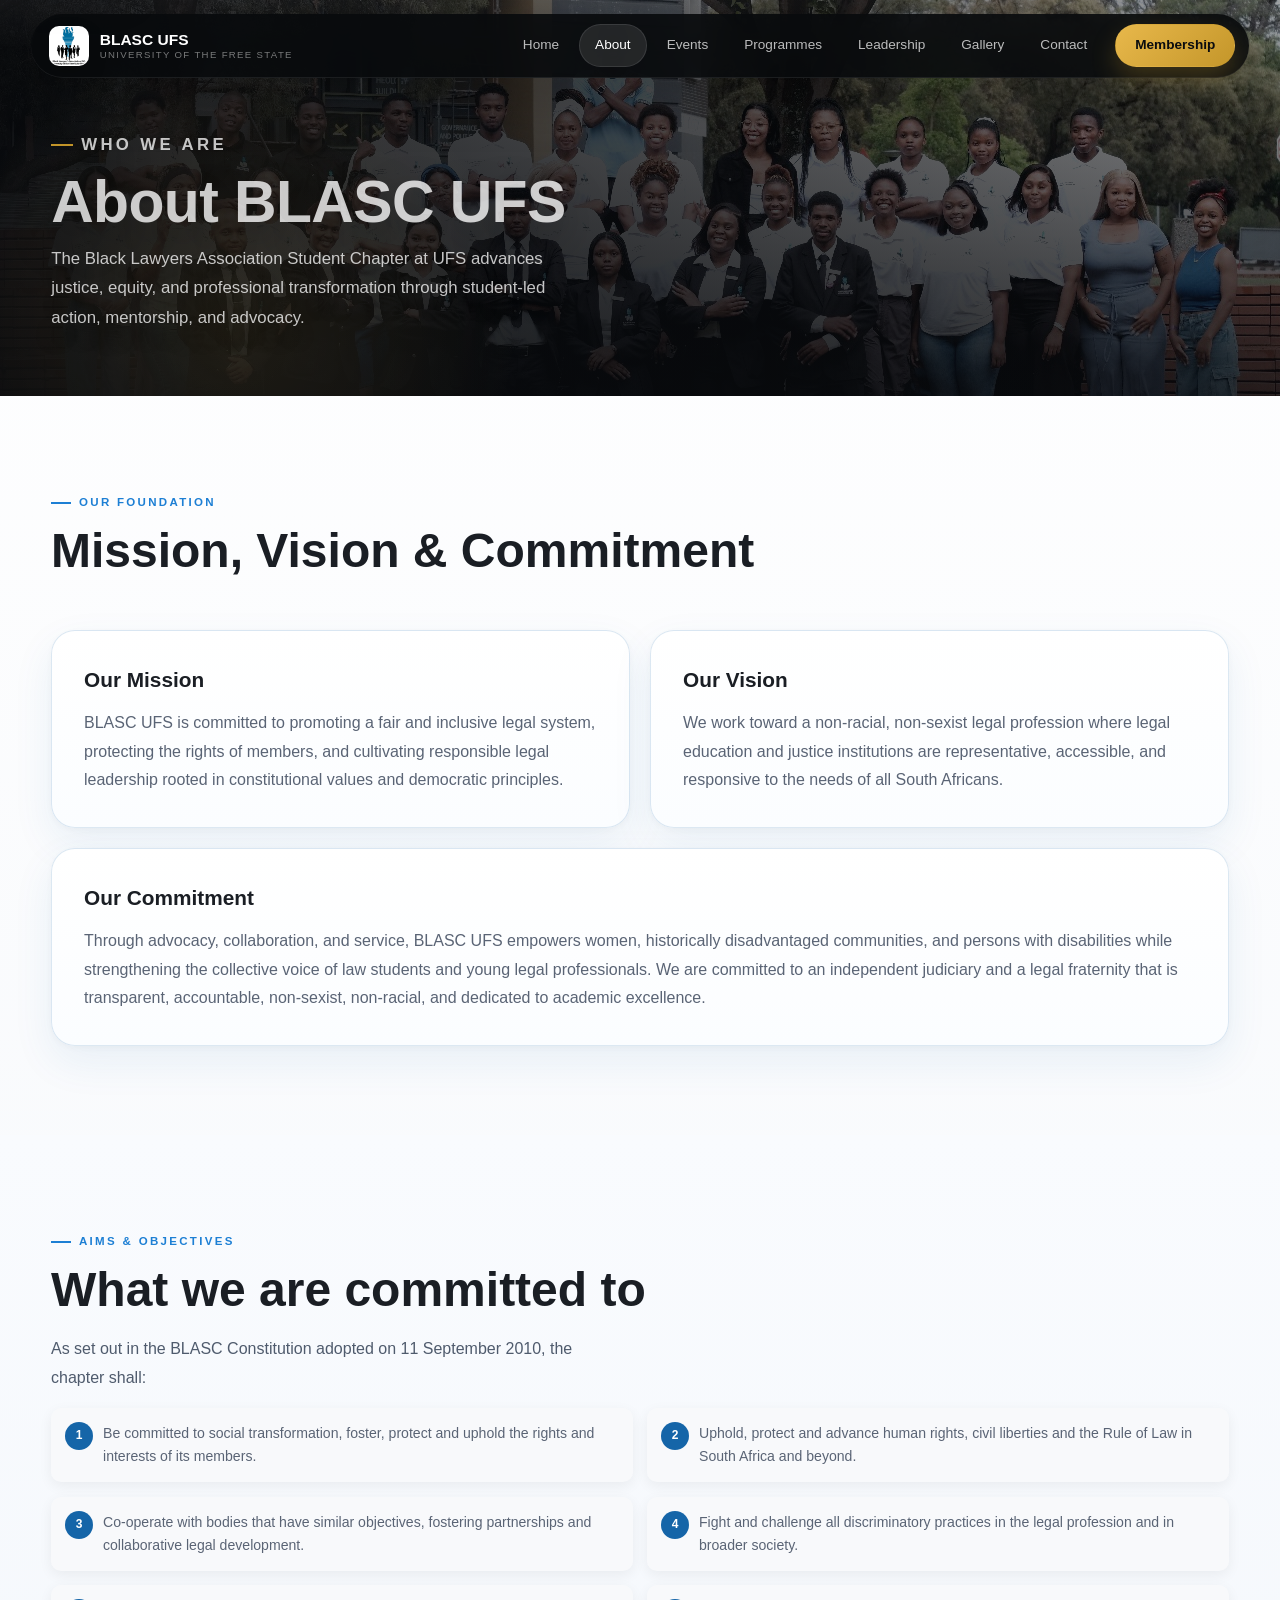
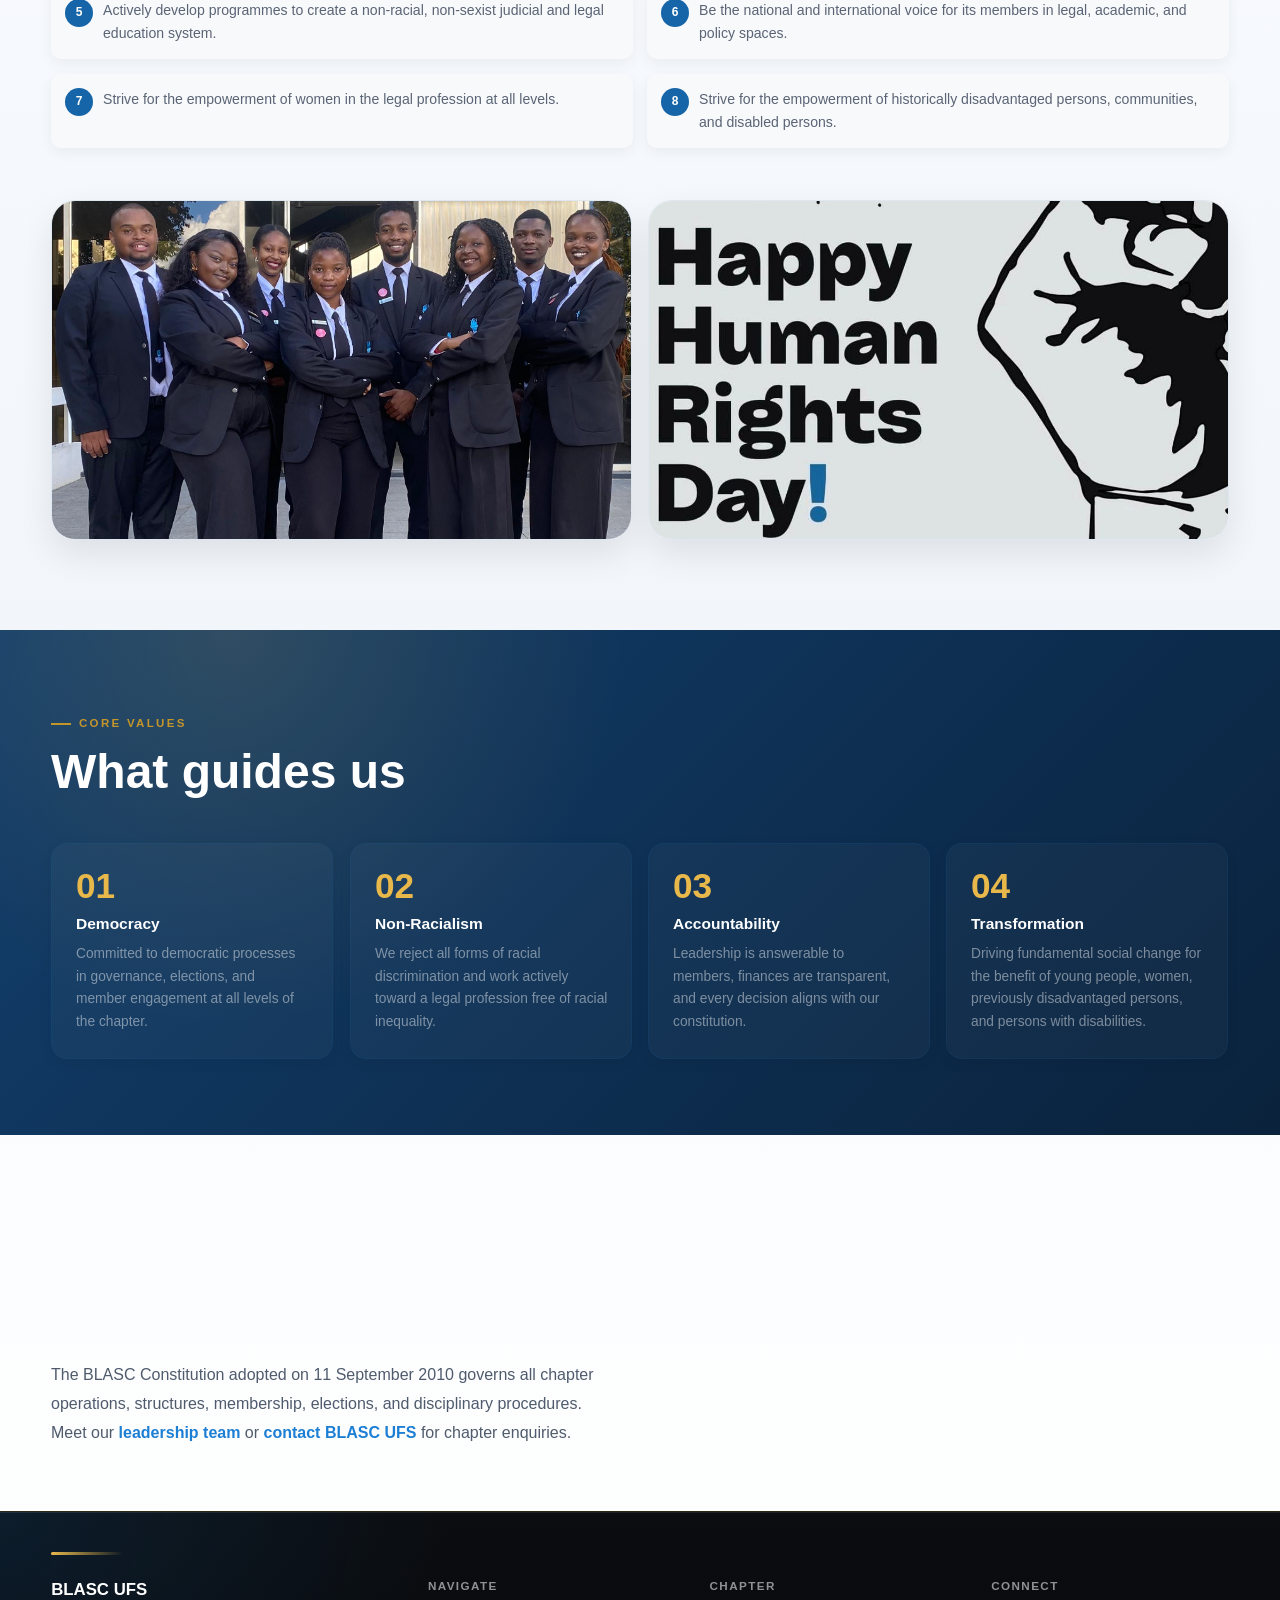
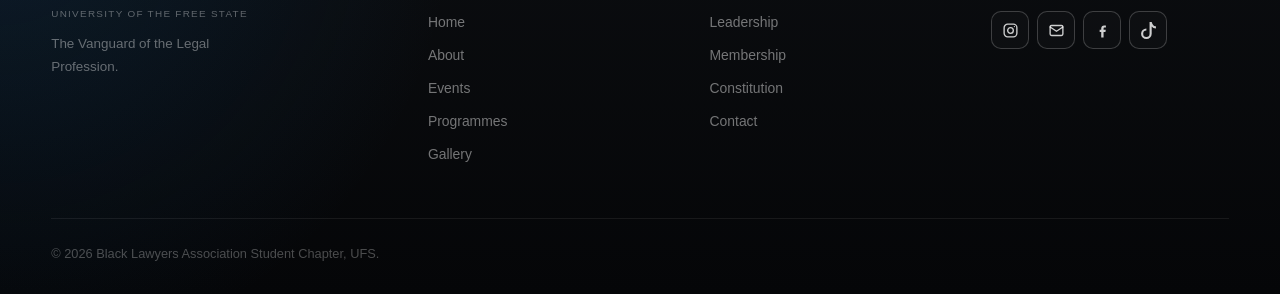
==== commit 9f90ecb6: "Add Facebook and TikTok social links across site footers" ====
--- a/about.html
+++ b/about.html
@@ -166,15 +166,15 @@
         <a class="social-link" href="mailto:Blascu@gmail.com" aria-label="Email" title="Email">
           <svg class="social-icon" viewBox="0 0 24 24" aria-hidden="true"><rect x="3" y="5" width="18" height="14" rx="2"></rect><path d="M3 7l9 6 9-6"></path></svg>
         </a>
-        <span class="social-link social-link--pending" aria-hidden="true" title="Add Facebook link">
+        <a class="social-link" href="https://www.facebook.com/share/1Czmz11UWm/?mibextid=wwXIfr" target="_blank" rel="noopener noreferrer" aria-label="Facebook" title="Facebook">
           <svg class="social-icon-fill" viewBox="0 0 24 24"><path d="M13.5 22v-8h2.7l.4-3h-3.1V9.2c0-.9.3-1.5 1.6-1.5h1.7V5.1c-.3 0-1.3-.1-2.5-.1-2.4 0-4.1 1.5-4.1 4.2V11H8v3h2.2v8h3.3z"/></svg>
-        </span>
+        </a>
         <span class="social-link social-link--pending" aria-hidden="true" title="Add LinkedIn link">
           <svg class="social-icon-fill" viewBox="0 0 24 24"><path d="M6.9 8.8a1.9 1.9 0 1 1 0-3.8 1.9 1.9 0 0 1 0 3.8zM5.3 19.2h3.2V10H5.3v9.2zM10.4 10h3v1.3h.1c.4-.8 1.4-1.6 2.9-1.6 3.1 0 3.6 2 3.6 4.7v4.8h-3.2v-4.3c0-1 0-2.4-1.5-2.4s-1.7 1.1-1.7 2.3v4.4h-3.2V10z"/></svg>
         </span>
-        <span class="social-link social-link--pending" aria-hidden="true" title="Add X link">
-          <svg class="social-icon-fill" viewBox="0 0 24 24"><path d="M18.9 3h2.9l-6.3 7.2L23 21h-5.9l-4.6-6-5.2 6H4.4l6.8-7.8L1 3h6l4.1 5.4L18.9 3zm-1 16.3h1.6L6.1 4.6H4.4l13.5 14.7z"/></svg>
-        </span>
+        <a class="social-link" href="https://www.tiktok.com/" target="_blank" rel="noopener noreferrer" aria-label="TikTok" title="TikTok">
+          <svg class="social-icon-fill" viewBox="0 0 16 16"><path d="M9 0h1.98c.144.715.54 1.617 1.235 2.512C12.895 3.389 13.797 4 15 4v2c-1.753 0-3.07-.814-4-1.829V11a5 5 0 1 1-5-5v2a3 3 0 1 0 3 3z"/></svg>
+        </a>
       </div></div>
   </div>
   <div class="footer-bottom"><span>© 2026 Black Lawyers Association Student Chapter, UFS.</span></div>
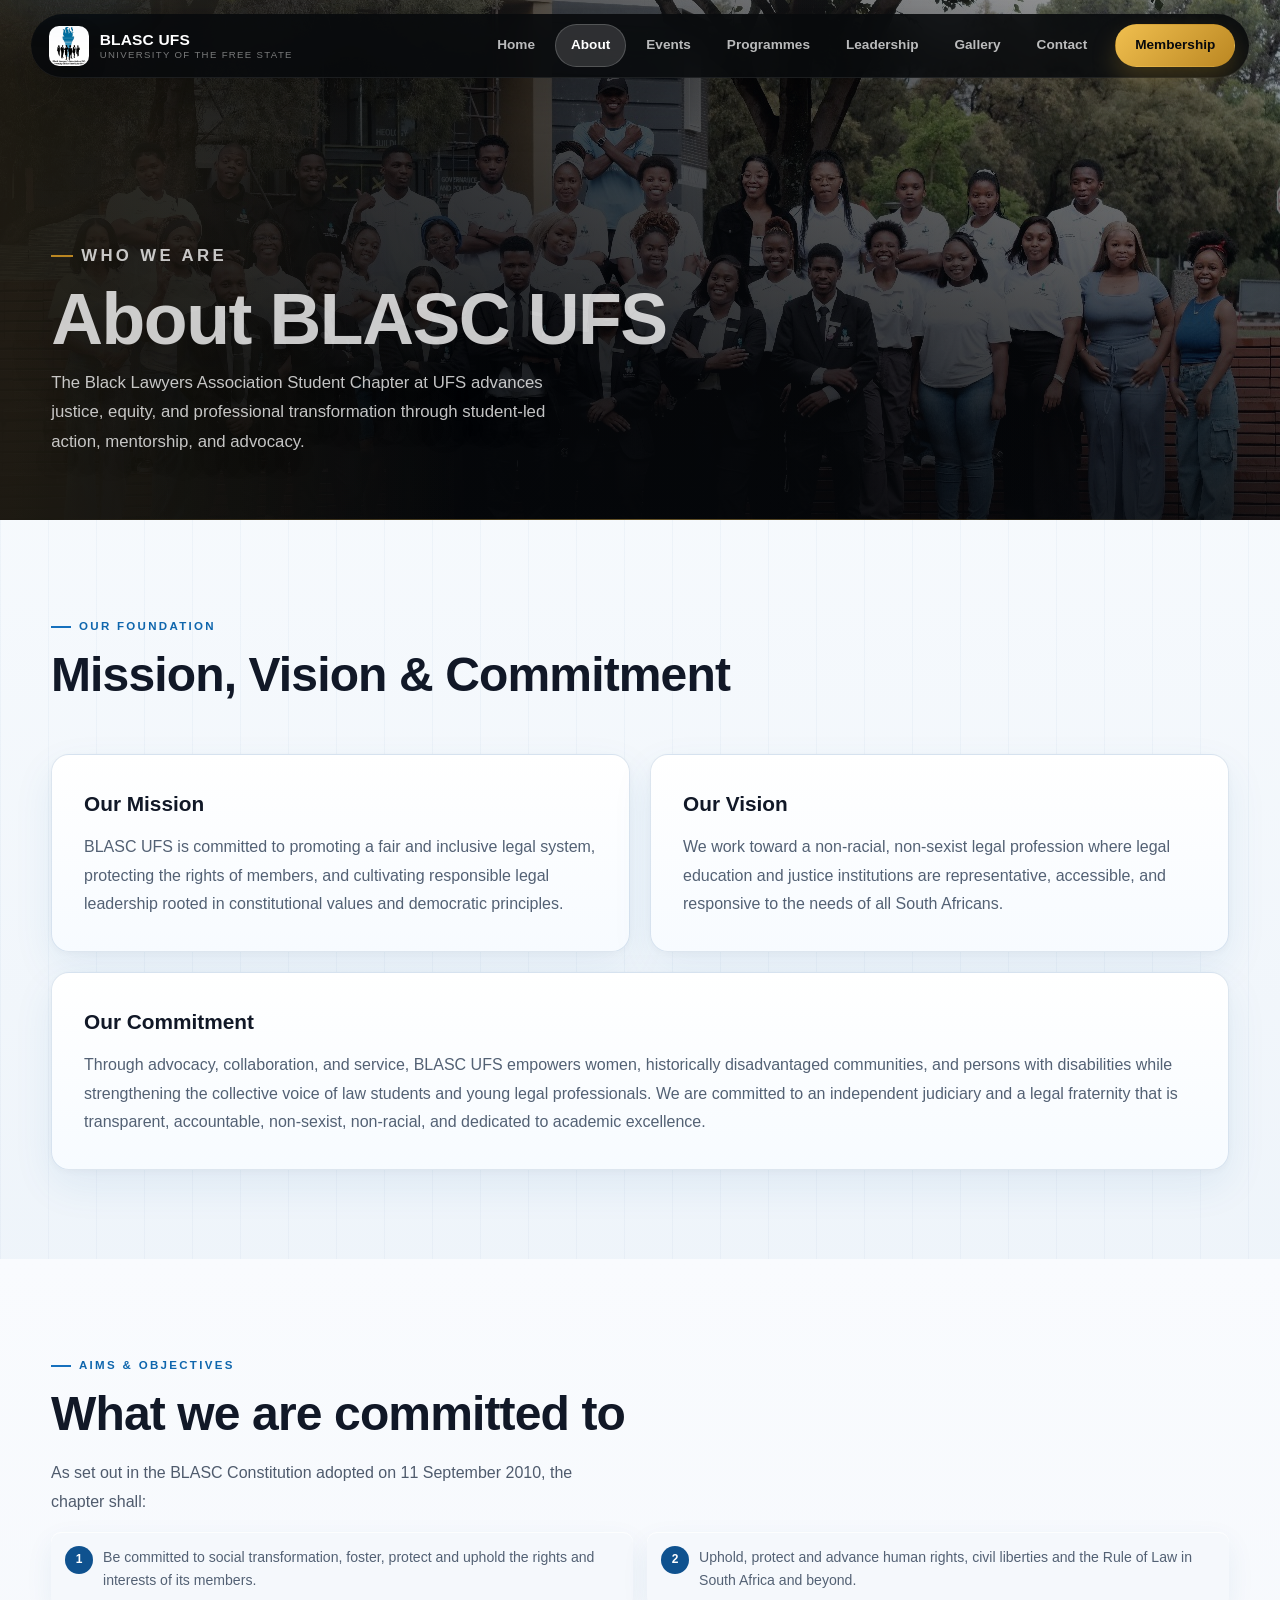
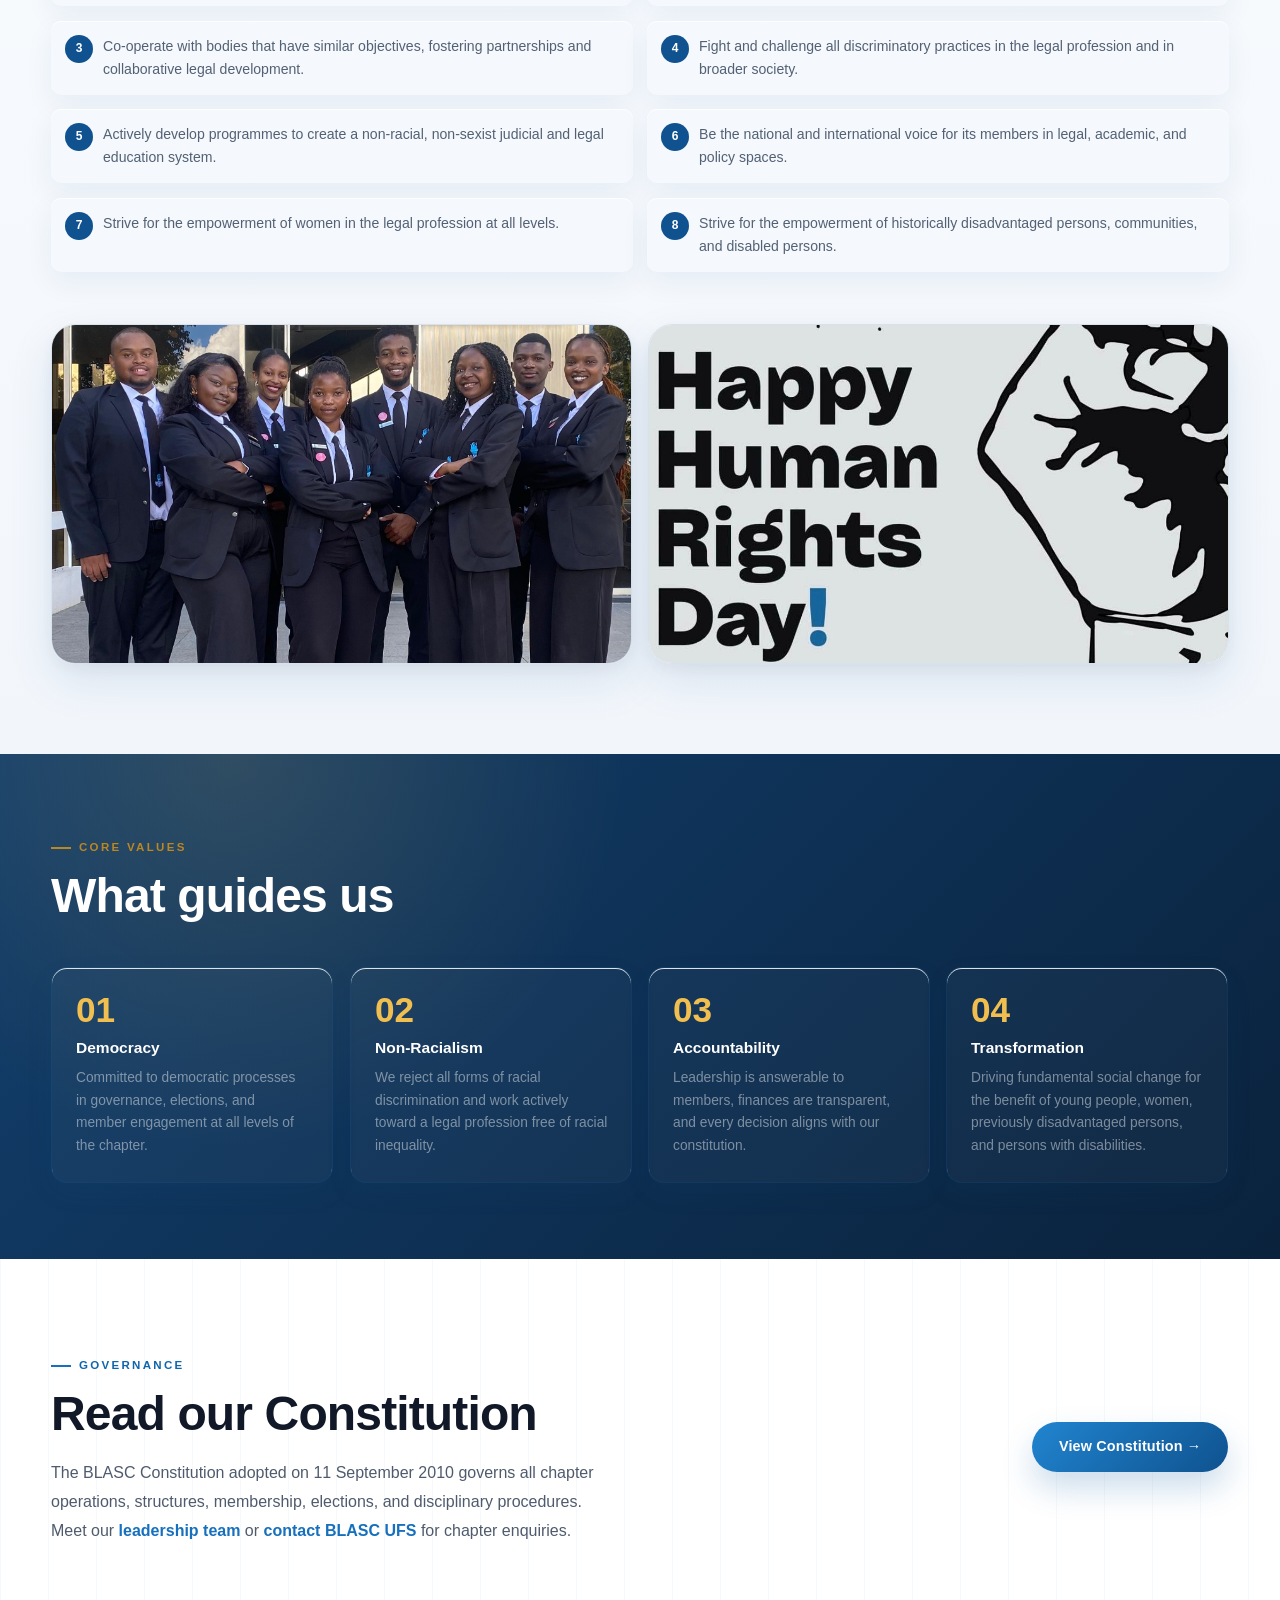
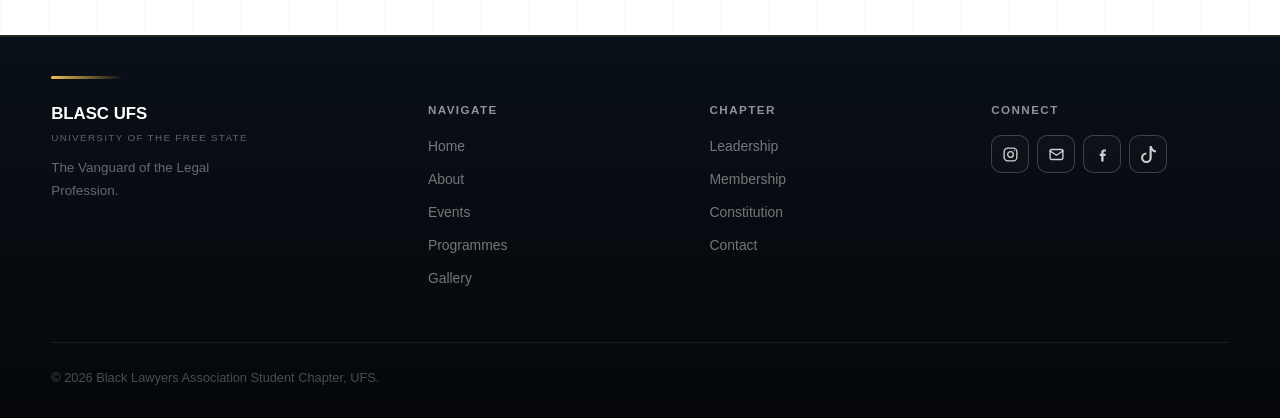
==== commit e29b3b09: "Polish BLASC site presentation" ====
--- a/about.html
+++ b/about.html
@@ -10,7 +10,7 @@
   <link rel="icon" type="image/png" sizes="32x32" href="assets/favicon/favicon-32x32.png">
   <link rel="icon" type="image/png" sizes="16x16" href="assets/favicon/favicon-16x16.png">
   <link rel="apple-touch-icon" href="assets/favicon/apple-touch-icon.png">
-<link rel="stylesheet" href="assets/style.css?v=20260501-heromore"/>
+<link rel="stylesheet" href="assets/style.css?v=20260505-polish"/>
   <script type="application/ld+json">
   {
     "@context": "https://schema.org",
@@ -172,13 +172,13 @@
         <span class="social-link social-link--pending" aria-hidden="true" title="Add LinkedIn link">
           <svg class="social-icon-fill" viewBox="0 0 24 24"><path d="M6.9 8.8a1.9 1.9 0 1 1 0-3.8 1.9 1.9 0 0 1 0 3.8zM5.3 19.2h3.2V10H5.3v9.2zM10.4 10h3v1.3h.1c.4-.8 1.4-1.6 2.9-1.6 3.1 0 3.6 2 3.6 4.7v4.8h-3.2v-4.3c0-1 0-2.4-1.5-2.4s-1.7 1.1-1.7 2.3v4.4h-3.2V10z"/></svg>
         </span>
-        <a class="social-link" href="https://www.tiktok.com/" target="_blank" rel="noopener noreferrer" aria-label="TikTok" title="TikTok">
+        <a class="social-link" href="https://www.tiktok.com/@ufs_blasc" target="_blank" rel="noopener noreferrer" aria-label="TikTok" title="TikTok">
           <svg class="social-icon-fill" viewBox="0 0 16 16"><path d="M9 0h1.98c.144.715.54 1.617 1.235 2.512C12.895 3.389 13.797 4 15 4v2c-1.753 0-3.07-.814-4-1.829V11a5 5 0 1 1-5-5v2a3 3 0 1 0 3 3z"/></svg>
         </a>
       </div></div>
   </div>
   <div class="footer-bottom"><span>© 2026 Black Lawyers Association Student Chapter, UFS.</span></div>
 </footer>
-<script src="assets/main.js?v=20260501-heromore"></script>
+<script src="assets/main.js?v=20260505-polish"></script>
 </body>
 </html>
--- a/assets/style.css
+++ b/assets/style.css
@@ -452,6 +452,29 @@
   box-shadow: inset 0 1px 0 rgba(255,255,255,0.72);
   transition: border-color 0.2s, box-shadow 0.2s, background 0.2s;
 }
+.field select {
+  -webkit-appearance: none;
+  -moz-appearance: none;
+  appearance: none;
+  padding-right: 42px;
+  background-image:
+    linear-gradient(45deg, transparent 50%, var(--blue-mid) 50%),
+    linear-gradient(135deg, var(--blue-mid) 50%, transparent 50%),
+    linear-gradient(to right, #d6e0eb, #d6e0eb);
+  background-position:
+    calc(100% - 18px) calc(50% - 2px),
+    calc(100% - 12px) calc(50% - 2px),
+    calc(100% - 34px) 50%;
+  background-size:
+    6px 6px,
+    6px 6px,
+    1px 20px;
+  background-repeat: no-repeat;
+}
+.field select:hover {
+  border-color: #b9cada;
+  background-color: #fcfdff;
+}
 .field textarea { min-height: 120px; resize: vertical; }
 .field input:focus,
 .field select:focus,
@@ -459,6 +482,118 @@
   outline: none;
   border-color: var(--blue-mid);
   box-shadow: 0 0 0 4px var(--ring), inset 0 1px 0 rgba(255,255,255,0.72);
+}
+.field select:focus {
+  background-image:
+    linear-gradient(45deg, transparent 50%, var(--blue) 50%),
+    linear-gradient(135deg, var(--blue) 50%, transparent 50%),
+    linear-gradient(to right, #c7d8e9, #c7d8e9);
+}
+.field select option {
+  color: var(--ink);
+  background: #ffffff;
+}
+.ui-select {
+  position: relative;
+}
+.ui-select-native {
+  position: absolute !important;
+  left: 0 !important;
+  top: 0 !important;
+  width: 1px !important;
+  height: 1px !important;
+  opacity: 0 !important;
+  pointer-events: none !important;
+}
+.ui-select-toggle {
+  width: 100%;
+  min-height: 46px;
+  border: 1px solid #d6e0eb;
+  border-radius: 12px;
+  padding: 12px 42px 12px 14px;
+  font: inherit;
+  font-size: 0.93rem;
+  color: var(--ink);
+  text-align: left;
+  background: var(--white);
+  box-shadow: inset 0 1px 0 rgba(255,255,255,0.72);
+  transition: border-color 0.2s, box-shadow 0.2s, background 0.2s;
+  position: relative;
+}
+.ui-select-toggle::after {
+  content: '';
+  position: absolute;
+  right: 14px;
+  top: 50%;
+  width: 8px;
+  height: 8px;
+  border-right: 2px solid var(--blue-mid);
+  border-bottom: 2px solid var(--blue-mid);
+  transform: translateY(-60%) rotate(45deg);
+  transition: transform 0.25s var(--ease), border-color 0.2s;
+}
+.ui-select.open .ui-select-toggle::after {
+  transform: translateY(-35%) rotate(-135deg);
+  border-color: var(--blue);
+}
+.ui-select-toggle:hover {
+  border-color: #b9cada;
+  background: #fcfdff;
+}
+.ui-select-toggle:focus-visible {
+  outline: none;
+  border-color: var(--blue-mid);
+  box-shadow: 0 0 0 4px var(--ring), inset 0 1px 0 rgba(255,255,255,0.72);
+}
+.ui-select-menu {
+  position: absolute;
+  z-index: 30;
+  left: 0;
+  right: 0;
+  top: calc(100% + 8px);
+  background: #fff;
+  border: 1px solid var(--border);
+  border-radius: 12px;
+  box-shadow: var(--shadow-md);
+  padding: 6px;
+  display: grid;
+  gap: 2px;
+  max-height: 0;
+  opacity: 0;
+  overflow: hidden;
+  transform: translateY(-6px);
+  pointer-events: none;
+  transition: max-height 0.28s var(--ease), opacity 0.22s var(--ease), transform 0.22s var(--ease);
+}
+.ui-select.open .ui-select-menu {
+  max-height: 320px;
+  opacity: 1;
+  transform: translateY(0);
+  pointer-events: auto;
+  overflow: auto;
+}
+.ui-select-option {
+  border: none;
+  background: #fff;
+  color: var(--ink);
+  width: 100%;
+  text-align: left;
+  padding: 10px 12px;
+  border-radius: 10px;
+  font: inherit;
+  font-size: 0.9rem;
+  transition: background 0.18s, color 0.18s;
+}
+.ui-select-option:hover,
+.ui-select-option:focus-visible {
+  background: var(--blue-pale);
+  color: var(--blue);
+  outline: none;
+}
+.ui-select-option.active {
+  background: var(--blue-pale);
+  color: var(--blue);
+  font-weight: 600;
 }
 .field input[type="file"] { padding: 9px 12px; }
 .field input[type="checkbox"],
@@ -1146,3 +1281,511 @@
   .mobile-menu { padding: 88px 22px 32px; }
   .footer-grid { grid-template-columns: 1fr; }
 }
+
+/* ── 2026 VISUAL REFRESH ── */
+:root {
+  --black: #07090d;
+  --off-black: #0c121b;
+  --ink: #111827;
+  --blue: #0f528f;
+  --blue-mid: #1670bd;
+  --blue-light: #54a8e6;
+  --blue-pale: #e8f4ff;
+  --gold: #bb8722;
+  --gold-light: #f0bf4f;
+  --off-white: #f5f8fc;
+  --surface-soft: #eef4fa;
+  --muted: #536174;
+  --border: #d8e2ee;
+  --shadow-sm: 0 10px 28px rgba(15, 82, 143, 0.07), 0 1px 0 rgba(255,255,255,0.85) inset;
+  --shadow-md: 0 18px 46px rgba(15, 82, 143, 0.11), 0 6px 18px rgba(7,9,13,0.05);
+  --shadow-lg: 0 28px 70px rgba(7, 9, 13, 0.18), 0 14px 34px rgba(15, 82, 143, 0.12);
+}
+
+body {
+  background:
+    linear-gradient(90deg, rgba(15,82,143,0.035) 1px, transparent 1px) 0 0 / 48px 48px,
+    linear-gradient(180deg, #fbfdff 0%, #eef4fa 36%, #ffffff 72%);
+}
+
+h1, h2, h3 {
+  text-wrap: balance;
+}
+
+.nav {
+  backdrop-filter: blur(18px) saturate(1.2);
+}
+
+.nav-name {
+  letter-spacing: 0.01em;
+}
+
+.nav-links a {
+  font-weight: 650;
+}
+
+.nav-links a.active:not(.nav-cta) {
+  background: rgba(255,255,255,0.14);
+  border-color: rgba(255,255,255,0.18);
+}
+
+.mobile-menu {
+  background:
+    linear-gradient(180deg, rgba(11,22,35,0.98), rgba(5,8,13,0.98)),
+    linear-gradient(135deg, rgba(240,191,79,0.12), transparent 44%);
+}
+
+.mobile-menu a {
+  border-bottom-color: rgba(255,255,255,0.11);
+}
+
+.hero {
+  background: #05070a;
+}
+
+.hero-bg img {
+  filter: saturate(1.02) contrast(1.05);
+}
+
+body .hero-bg::after {
+  background:
+    linear-gradient(90deg, rgba(5,7,10,0.9) 0%, rgba(5,7,10,0.62) 43%, rgba(5,7,10,0.2) 100%),
+    linear-gradient(to top, rgba(5,7,10,0.96) 0%, rgba(5,7,10,0.55) 48%, rgba(5,7,10,0.08) 100%);
+}
+
+body .hero::before,
+body .page-hero::before {
+  background:
+    linear-gradient(180deg, rgba(255,255,255,0.08) 0, transparent 13%),
+    linear-gradient(90deg, rgba(240,191,79,0.14), transparent 36%);
+  mix-blend-mode: screen;
+  opacity: 0.7;
+}
+
+.hero::after,
+.page-hero::after,
+.npa-hero::after {
+  content: '';
+  position: absolute;
+  left: clamp(16px, 4vw, 56px);
+  right: clamp(16px, 4vw, 56px);
+  bottom: 0;
+  height: 1px;
+  background: linear-gradient(90deg, transparent, rgba(240,191,79,0.42), transparent);
+  z-index: 3;
+}
+
+body .hero-content {
+  max-width: 980px;
+  padding-bottom: clamp(112px, 14vh, 168px);
+}
+
+body .hero h1 {
+  max-width: 11ch;
+  font-size: clamp(3.2rem, 7.8vw, 7.4rem);
+  line-height: 0.94;
+  letter-spacing: -0.025em;
+}
+
+body .hero h1 em {
+  color: #ffd66f;
+}
+
+.hero-desc {
+  max-width: 50ch;
+  color: rgba(255,255,255,0.78);
+}
+
+.hero-proof {
+  display: flex;
+  gap: 10px;
+  flex-wrap: wrap;
+  margin-top: 24px;
+}
+
+.hero-proof span {
+  display: inline-flex;
+  align-items: baseline;
+  gap: 6px;
+  min-height: 38px;
+  padding: 8px 12px;
+  border: 1px solid rgba(255,255,255,0.18);
+  border-radius: 999px;
+  background: rgba(255,255,255,0.075);
+  color: rgba(255,255,255,0.7);
+  font-size: 0.78rem;
+  box-shadow: inset 0 1px 0 rgba(255,255,255,0.1);
+}
+
+.hero-proof strong {
+  color: var(--gold-light);
+  font-size: 0.96rem;
+}
+
+.home-actions {
+  position: relative;
+  z-index: 5;
+  width: min(1200px, calc(100% - 32px));
+  margin: -72px auto 0;
+  display: grid;
+  grid-template-columns: 1.15fr 1fr 1fr;
+  gap: 14px;
+}
+
+.home-action {
+  min-height: 178px;
+  display: flex;
+  flex-direction: column;
+  justify-content: space-between;
+  gap: 16px;
+  padding: 24px;
+  border-radius: 18px;
+  border: 1px solid rgba(15,82,143,0.16);
+  background:
+    linear-gradient(180deg, rgba(255,255,255,0.98), rgba(246,250,255,0.98));
+  box-shadow: var(--shadow-lg);
+  transition: transform 0.25s var(--ease), box-shadow 0.25s var(--ease), border-color 0.25s var(--ease);
+}
+
+.home-action:hover {
+  transform: translateY(-5px);
+  border-color: rgba(15,82,143,0.32);
+  box-shadow: 0 34px 76px rgba(7,9,13,0.18), 0 18px 38px rgba(15,82,143,0.14);
+}
+
+.home-action span {
+  color: var(--blue);
+  font-size: 0.72rem;
+  font-weight: 800;
+  letter-spacing: 0.14em;
+  text-transform: uppercase;
+}
+
+.home-action strong {
+  display: block;
+  color: var(--ink);
+  font-size: clamp(1.05rem, 1.7vw, 1.45rem);
+  line-height: 1.1;
+}
+
+.home-action em {
+  color: var(--muted);
+  font-size: 0.9rem;
+  font-style: normal;
+  line-height: 1.55;
+}
+
+.home-action-featured {
+  background:
+    linear-gradient(135deg, rgba(12,18,27,0.98), rgba(15,82,143,0.96));
+  border-color: rgba(240,191,79,0.32);
+}
+
+.home-action-featured span,
+.home-action-featured strong {
+  color: #fff;
+}
+
+.home-action-featured em {
+  color: rgba(255,255,255,0.72);
+}
+
+.about-split {
+  position: relative;
+  margin-top: -1px;
+}
+
+.about-text {
+  background:
+    linear-gradient(135deg, #0c121b 0%, #0f2741 100%);
+}
+
+.about-img img {
+  filter: saturate(1.02) contrast(1.04);
+}
+
+.stat {
+  border-left-color: var(--gold-light);
+}
+
+.pillars-grid {
+  counter-reset: pillar;
+}
+
+.pillar {
+  min-height: 224px;
+  border-radius: 18px;
+}
+
+.pillar::after {
+  counter-increment: pillar;
+  content: '0' counter(pillar);
+  position: absolute;
+  right: 24px;
+  bottom: 18px;
+  color: rgba(15,82,143,0.12);
+  font-size: 2.7rem;
+  font-weight: 900;
+  line-height: 1;
+}
+
+.pillar h3,
+.op-card h3,
+.moot-card h4,
+.about-card h3 {
+  font-size: clamp(1.05rem, 1.6vw, 1.28rem);
+}
+
+.page-hero {
+  height: min(58vh, 520px);
+  min-height: 410px;
+}
+
+.page-hero-bg img {
+  opacity: 0.9;
+  filter: brightness(0.9) saturate(1.04) contrast(1.08);
+}
+
+.page-hero-bg::after {
+  background:
+    linear-gradient(90deg, rgba(5,7,10,0.92) 0%, rgba(5,7,10,0.58) 48%, rgba(5,7,10,0.16) 100%),
+    linear-gradient(to top, rgba(5,7,10,0.84), rgba(5,7,10,0.08));
+}
+
+.page-hero-content {
+  width: min(100%, 880px);
+  max-width: 880px;
+}
+
+body .page-hero-content h1 {
+  font-size: clamp(2.65rem, 5.6vw, 5rem);
+  letter-spacing: -0.02em;
+}
+
+.section {
+  overflow: clip;
+}
+
+.section-inner {
+  position: relative;
+}
+
+.section-label {
+  color: #0f66ad;
+}
+
+h2.section-title {
+  letter-spacing: -0.018em;
+}
+
+.btn {
+  min-height: 48px;
+  border-radius: 999px;
+}
+
+.btn-gold {
+  background: linear-gradient(135deg, #ffd977 0%, #e5aa2d 48%, #b87917 100%);
+  color: #080a0e;
+}
+
+.btn-blue {
+  background: linear-gradient(135deg, #2185d0 0%, #0f528f 100%);
+}
+
+body .about-card,
+body .pillar,
+body .benefit,
+body .detail-card,
+body .info-card,
+body .moot-card,
+body .op-card,
+body .leader-card,
+body .subcom-card,
+body .form-panel,
+body .app-panel,
+body .npa-card,
+body .npa-step,
+body .npa-partner,
+body .npa-teaser,
+body .npa-cta-card {
+  border-radius: 18px;
+  border-color: rgba(15,82,143,0.14);
+  background:
+    linear-gradient(180deg, rgba(255,255,255,0.99), rgba(247,251,255,0.99));
+}
+
+.prog-tabs,
+.events-tabs {
+  position: sticky;
+  top: 92px;
+  z-index: 15;
+}
+
+.info-card,
+.moot-card,
+.op-card,
+.event-img-wrap,
+.npa-teaser,
+.npa-card {
+  box-shadow: var(--shadow-sm);
+}
+
+.leader-card {
+  border-radius: 18px;
+}
+
+.leader-photo {
+  padding: 10px;
+}
+
+.leader-info {
+  padding: 20px 22px 24px;
+}
+
+.gallery-grid .g-item {
+  border-radius: 16px;
+}
+
+.values-strip,
+.cta-band,
+.apply-band,
+.subcom-intro,
+.calendar-note {
+  background:
+    linear-gradient(135deg, #0b1726 0%, #103f69 60%, #0a2139 100%) !important;
+}
+
+.npa-hero {
+  min-height: 62vh !important;
+  background: #05070a !important;
+}
+
+.npa-hero-bg {
+  filter: saturate(1.04) contrast(1.06);
+}
+
+.npa-hero-bg::after {
+  background:
+    linear-gradient(90deg, rgba(5,7,10,0.94) 0%, rgba(5,7,10,0.62) 48%, rgba(5,7,10,0.18) 100%),
+    linear-gradient(to top, rgba(5,7,10,0.9), rgba(5,7,10,0.08)) !important;
+}
+
+.npa-hero-content {
+  max-width: 1060px;
+  padding-bottom: clamp(70px, 9vw, 112px) !important;
+}
+
+.npa-card {
+  box-shadow: var(--shadow-md);
+}
+
+.npa-card h3,
+.npa-step-title {
+  letter-spacing: -0.01em;
+}
+
+.npa-modal-dialog {
+  border-radius: 18px !important;
+  box-shadow: 0 34px 88px rgba(0,0,0,0.38) !important;
+}
+
+.npa-flow {
+  border-radius: 16px !important;
+  background:
+    linear-gradient(180deg, #f8fbff, #edf4fb) !important;
+}
+
+.npa-step-card {
+  border-radius: 16px !important;
+  box-shadow: var(--shadow-sm);
+}
+
+.week-choice {
+  border-radius: 14px !important;
+}
+
+.site-footer {
+  background:
+    linear-gradient(180deg, #0a1018 0%, #05070a 100%) !important;
+}
+
+@media (max-width: 900px) {
+  .home-actions {
+    grid-template-columns: 1fr;
+    margin: 0 auto;
+    padding: 20px 0 0;
+  }
+
+  .home-action {
+    min-height: auto;
+  }
+
+  .prog-tabs,
+  .events-tabs {
+    position: static;
+  }
+}
+
+@media (max-width: 768px) {
+  body .hero {
+    min-height: 690px;
+  }
+
+  body .hero-content {
+    padding-top: 104px;
+    padding-bottom: 72px;
+  }
+
+  body .hero h1 {
+    max-width: 10.5ch;
+    font-size: clamp(2.2rem, 11vw, 4rem);
+  }
+
+  .hero-proof {
+    display: grid;
+    grid-template-columns: 1fr;
+    max-width: 340px;
+  }
+
+  .page-hero {
+    min-height: 360px;
+    height: auto;
+  }
+
+  .npa-hero {
+    min-height: 560px !important;
+  }
+}
+
+@media (max-width: 480px) {
+  body .hero {
+    min-height: 660px;
+  }
+
+  body .hero h1 {
+    font-size: clamp(2rem, 12vw, 3rem) !important;
+  }
+
+  .hero-proof span {
+    min-height: 34px;
+    font-size: 0.72rem;
+  }
+
+  .home-actions {
+    width: calc(100% - 24px);
+  }
+
+  .home-action {
+    padding: 20px;
+    border-radius: 16px;
+  }
+}
+
+@media (prefers-reduced-motion: reduce) {
+  *, *::before, *::after {
+    scroll-behavior: auto !important;
+    transition-duration: 0.01ms !important;
+    animation-duration: 0.01ms !important;
+    animation-iteration-count: 1 !important;
+  }
+}
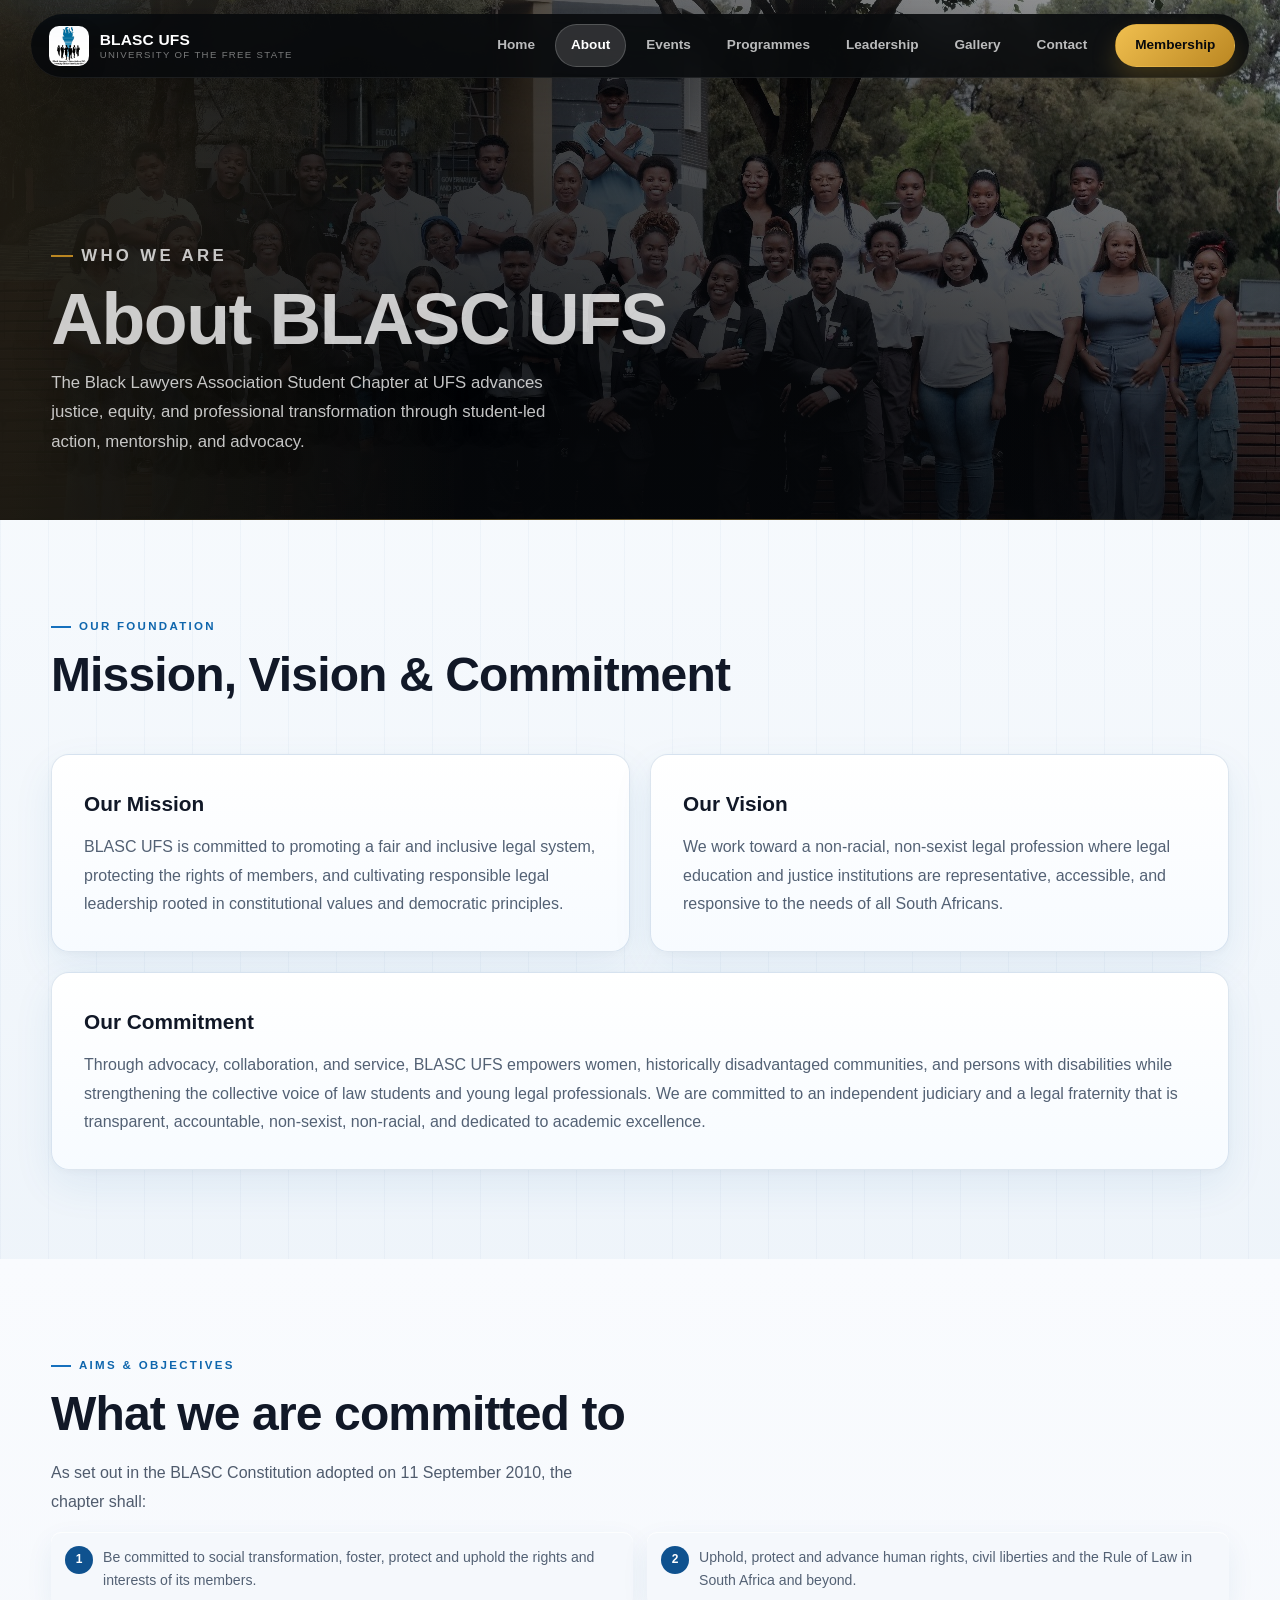
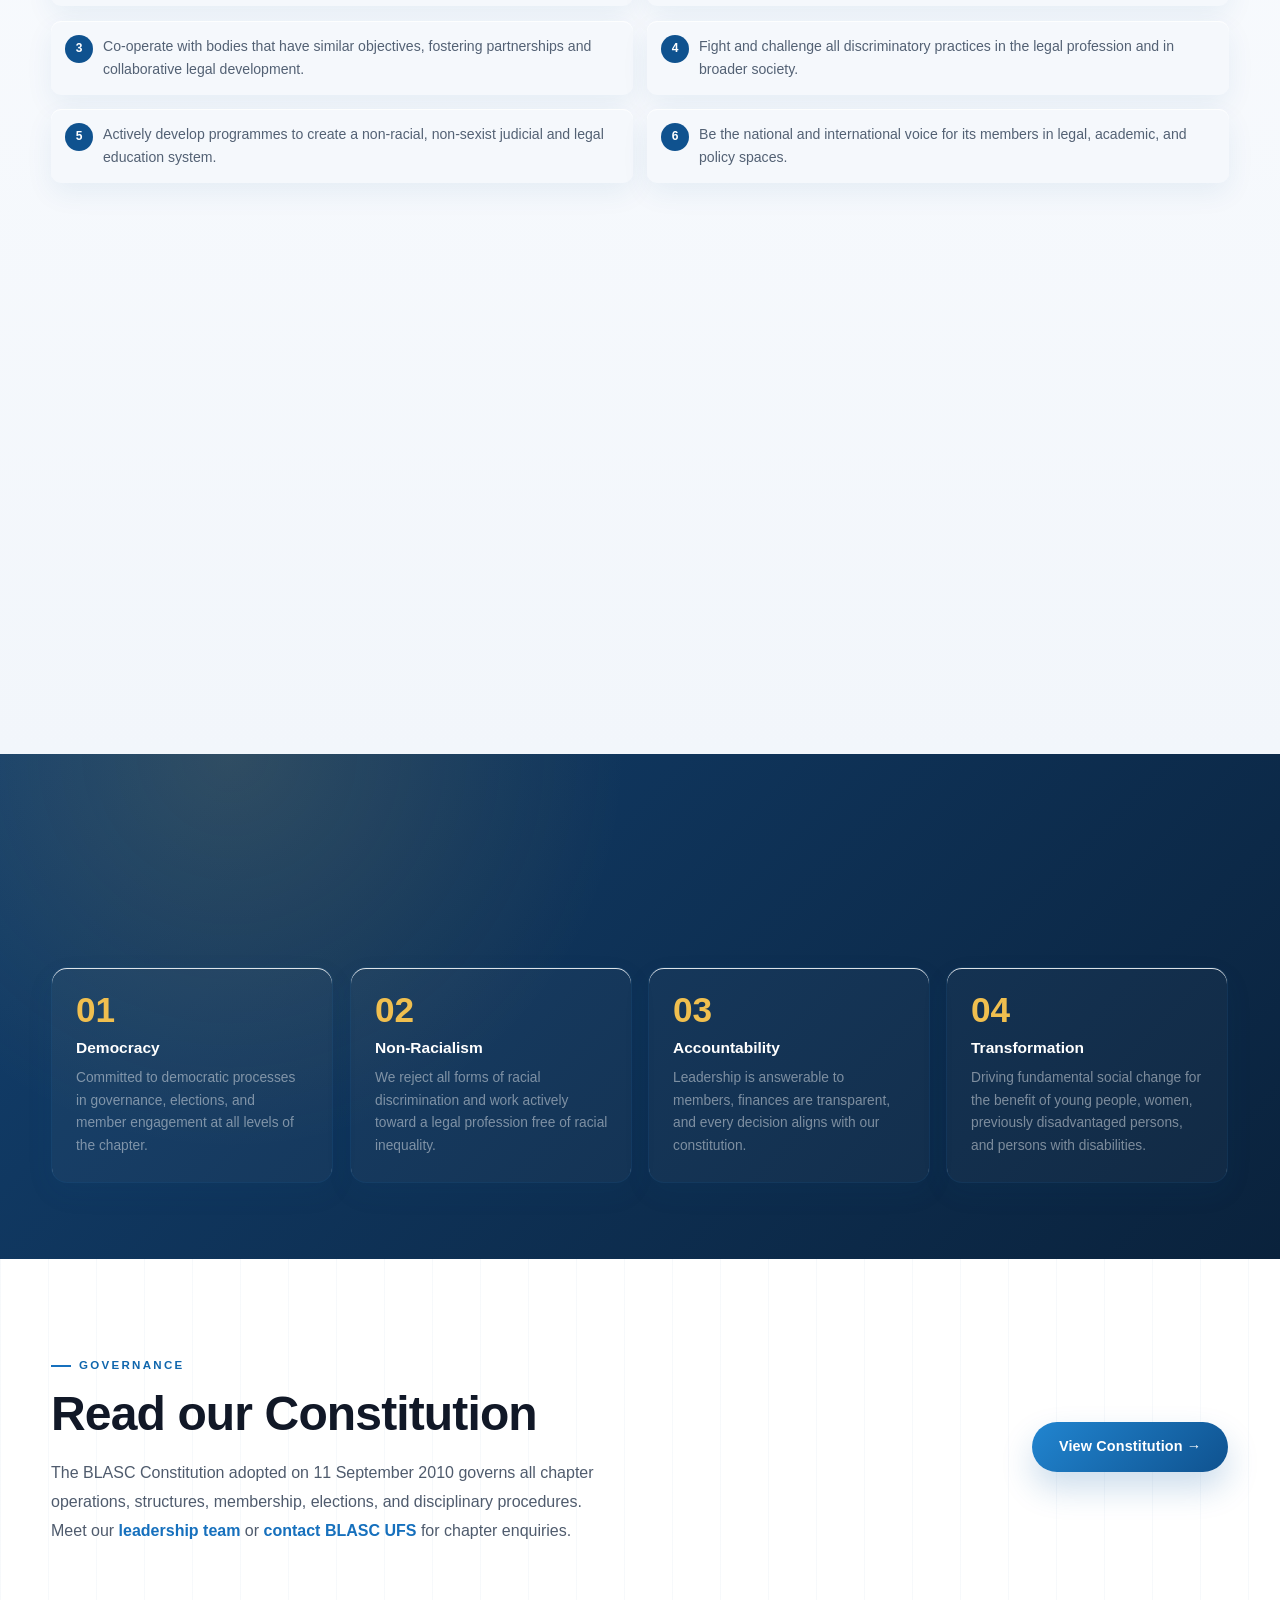
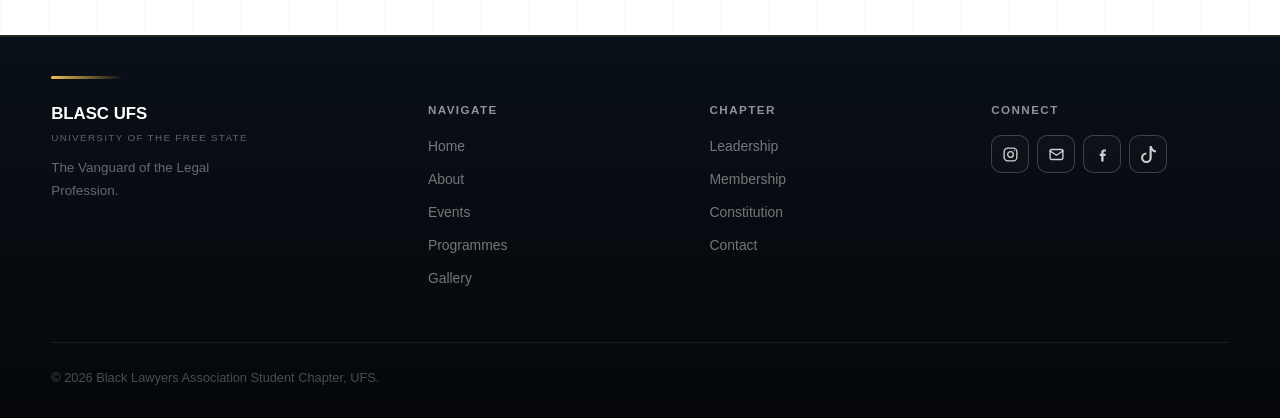
==== commit 200fbbc6: "fixes" ====
--- a/about.html
+++ b/about.html
@@ -10,7 +10,7 @@
   <link rel="icon" type="image/png" sizes="32x32" href="assets/favicon/favicon-32x32.png">
   <link rel="icon" type="image/png" sizes="16x16" href="assets/favicon/favicon-16x16.png">
   <link rel="apple-touch-icon" href="assets/favicon/apple-touch-icon.png">
-<link rel="stylesheet" href="assets/style.css?v=20260505-polish"/>
+<link rel="stylesheet" href="assets/style.css?v=20260506-senior-pass"/>
   <script type="application/ld+json">
   {
     "@context": "https://schema.org",
@@ -179,6 +179,6 @@
   </div>
   <div class="footer-bottom"><span>© 2026 Black Lawyers Association Student Chapter, UFS.</span></div>
 </footer>
-<script src="assets/main.js?v=20260505-polish"></script>
+<script src="assets/main.js?v=20260506-senior-pass"></script>
 </body>
 </html>
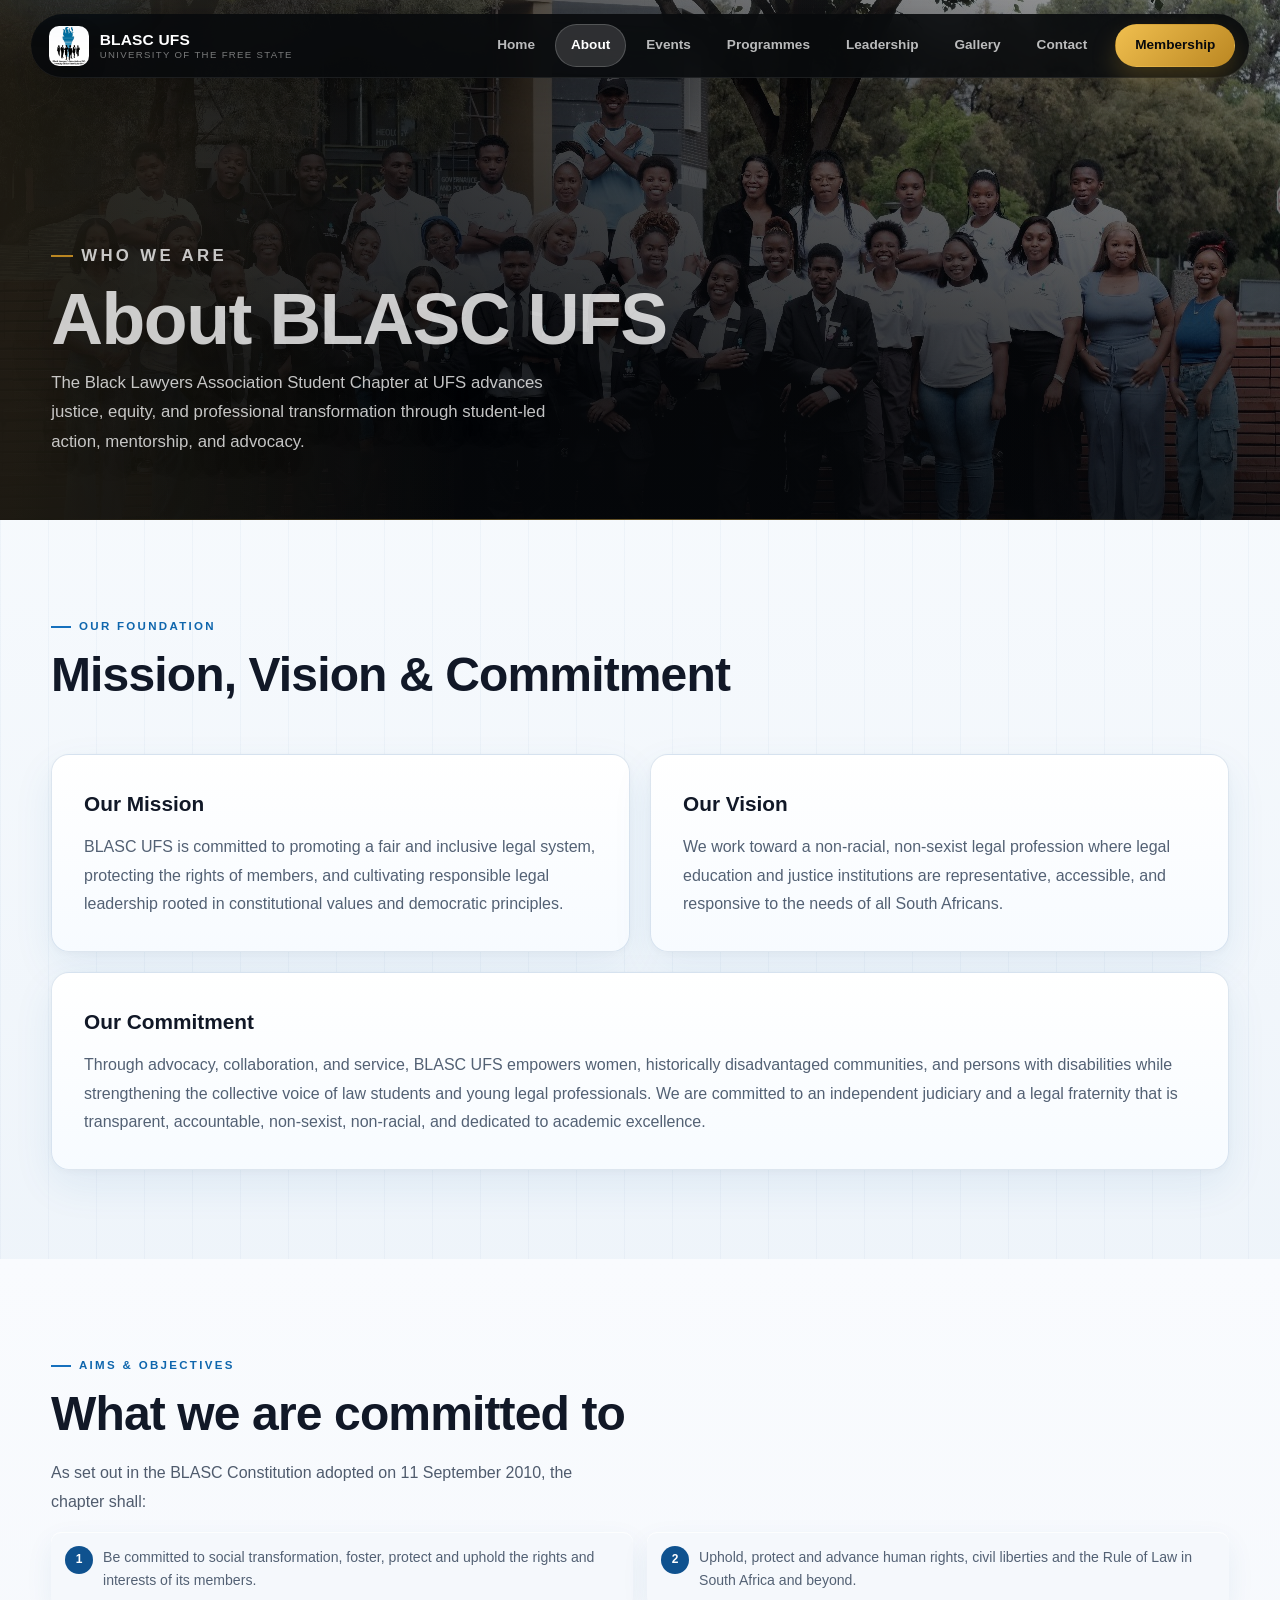
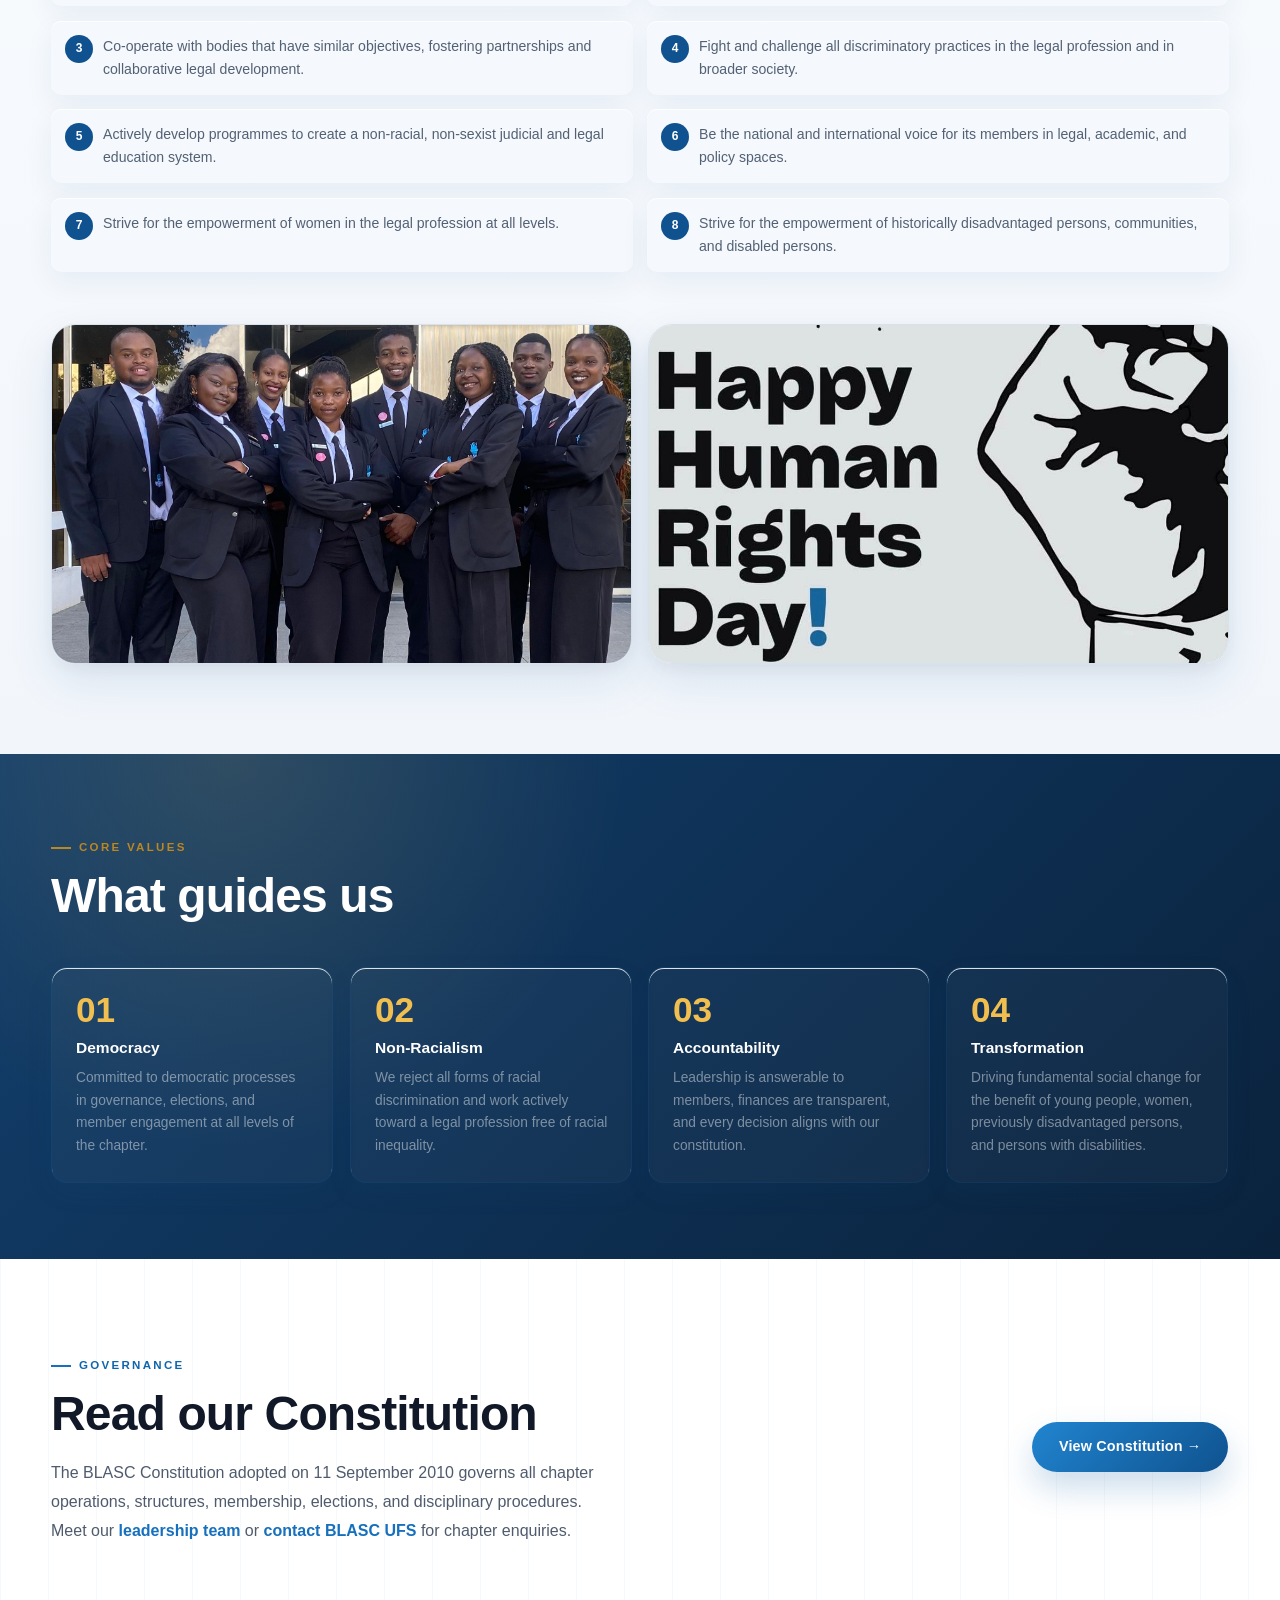
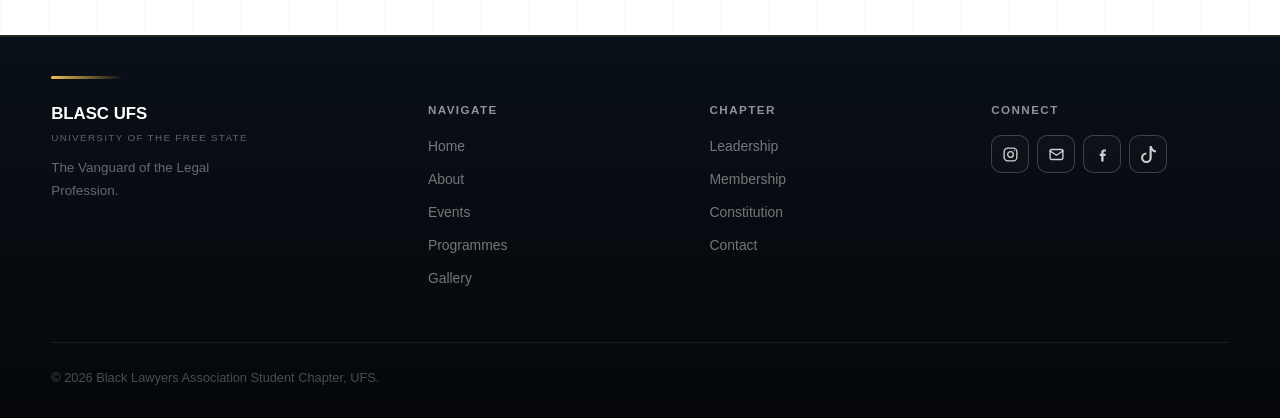
==== commit b0171a4d: "Update leadership/programmes content and force asset cache refresh" ====
--- a/about.html
+++ b/about.html
@@ -10,7 +10,7 @@
   <link rel="icon" type="image/png" sizes="32x32" href="assets/favicon/favicon-32x32.png">
   <link rel="icon" type="image/png" sizes="16x16" href="assets/favicon/favicon-16x16.png">
   <link rel="apple-touch-icon" href="assets/favicon/apple-touch-icon.png">
-<link rel="stylesheet" href="assets/style.css?v=20260506-senior-pass"/>
+<link rel="stylesheet" href="assets/style.css?v=20260507-cache-refresh"/>
   <script type="application/ld+json">
   {
     "@context": "https://schema.org",
@@ -163,7 +163,7 @@
         <a class="social-link" href="https://instagram.com/ufs_blasc" target="_blank" rel="noopener noreferrer" aria-label="Instagram" title="Instagram">
           <svg class="social-icon" viewBox="0 0 24 24" aria-hidden="true"><rect x="3" y="3" width="18" height="18" rx="5" ry="5"></rect><circle cx="12" cy="12" r="4"></circle><line x1="17.5" y1="6.5" x2="17.51" y2="6.5"></line></svg>
         </a>
-        <a class="social-link" href="mailto:Blascu@gmail.com" aria-label="Email" title="Email">
+        <a class="social-link" href="mailto:Ufsblascu@gmail.com" aria-label="Email" title="Email">
           <svg class="social-icon" viewBox="0 0 24 24" aria-hidden="true"><rect x="3" y="5" width="18" height="14" rx="2"></rect><path d="M3 7l9 6 9-6"></path></svg>
         </a>
         <a class="social-link" href="https://www.facebook.com/share/1Czmz11UWm/?mibextid=wwXIfr" target="_blank" rel="noopener noreferrer" aria-label="Facebook" title="Facebook">
@@ -179,6 +179,6 @@
   </div>
   <div class="footer-bottom"><span>© 2026 Black Lawyers Association Student Chapter, UFS.</span></div>
 </footer>
-<script src="assets/main.js?v=20260506-senior-pass"></script>
+<script src="assets/main.js?v=20260507-cache-refresh"></script>
 </body>
 </html>
--- a/assets/style.css
+++ b/assets/style.css
@@ -207,6 +207,10 @@
   transition: color 0.2s;
 }
 .mobile-menu a:hover { color: var(--gold-light); }
+.mobile-menu a.active,
+.mobile-menu a[aria-current="page"] {
+  color: var(--gold-light);
+}
 .mobile-menu .m-cta {
   margin-top: 24px;
   background: linear-gradient(135deg, var(--gold-light), var(--gold));
@@ -773,9 +777,13 @@
 .lightbox-close {
   position: absolute;
   top: 18px; right: 22px;
+  background: none;
+  border: 0;
   color: rgba(255,255,255,0.6);
   font-size: 2rem;
   line-height: 1;
+  cursor: pointer;
+  padding: 4px;
   transition: color 0.2s;
 }
 .lightbox-close:hover { color: #fff; }
@@ -1422,13 +1430,27 @@
   font-size: 0.96rem;
 }
 
+.home-actions-wrap {
+  width: min(1200px, calc(100% - 32px));
+  margin: 44px auto 0;
+}
+
+.home-actions-head {
+  margin-bottom: 18px;
+}
+
+.home-actions-head .section-label {
+  margin-bottom: 10px;
+}
+
+.home-actions-head .section-title {
+  margin-bottom: 0;
+  font-size: clamp(1.55rem, 3.4vw, 2.35rem);
+}
+
 .home-actions {
-  position: relative;
-  z-index: 5;
-  width: min(1200px, calc(100% - 32px));
-  margin: -72px auto 0;
   display: grid;
-  grid-template-columns: 1.15fr 1fr 1fr;
+  grid-template-columns: repeat(12, minmax(0, 1fr));
   gap: 14px;
 }
 
@@ -1445,6 +1467,7 @@
     linear-gradient(180deg, rgba(255,255,255,0.98), rgba(246,250,255,0.98));
   box-shadow: var(--shadow-lg);
   transition: transform 0.25s var(--ease), box-shadow 0.25s var(--ease), border-color 0.25s var(--ease);
+  grid-column: span 6;
 }
 
 .home-action:hover {
@@ -1479,6 +1502,8 @@
   background:
     linear-gradient(135deg, rgba(12,18,27,0.98), rgba(15,82,143,0.96));
   border-color: rgba(240,191,79,0.32);
+  grid-column: span 12;
+  min-height: 168px;
 }
 
 .home-action-featured span,
@@ -1710,14 +1735,17 @@
 }
 
 @media (max-width: 900px) {
+  .home-actions-wrap {
+    margin-top: 30px;
+  }
+
   .home-actions {
     grid-template-columns: 1fr;
-    margin: 0 auto;
-    padding: 20px 0 0;
   }
 
   .home-action {
     min-height: auto;
+    grid-column: auto;
   }
 
   .prog-tabs,
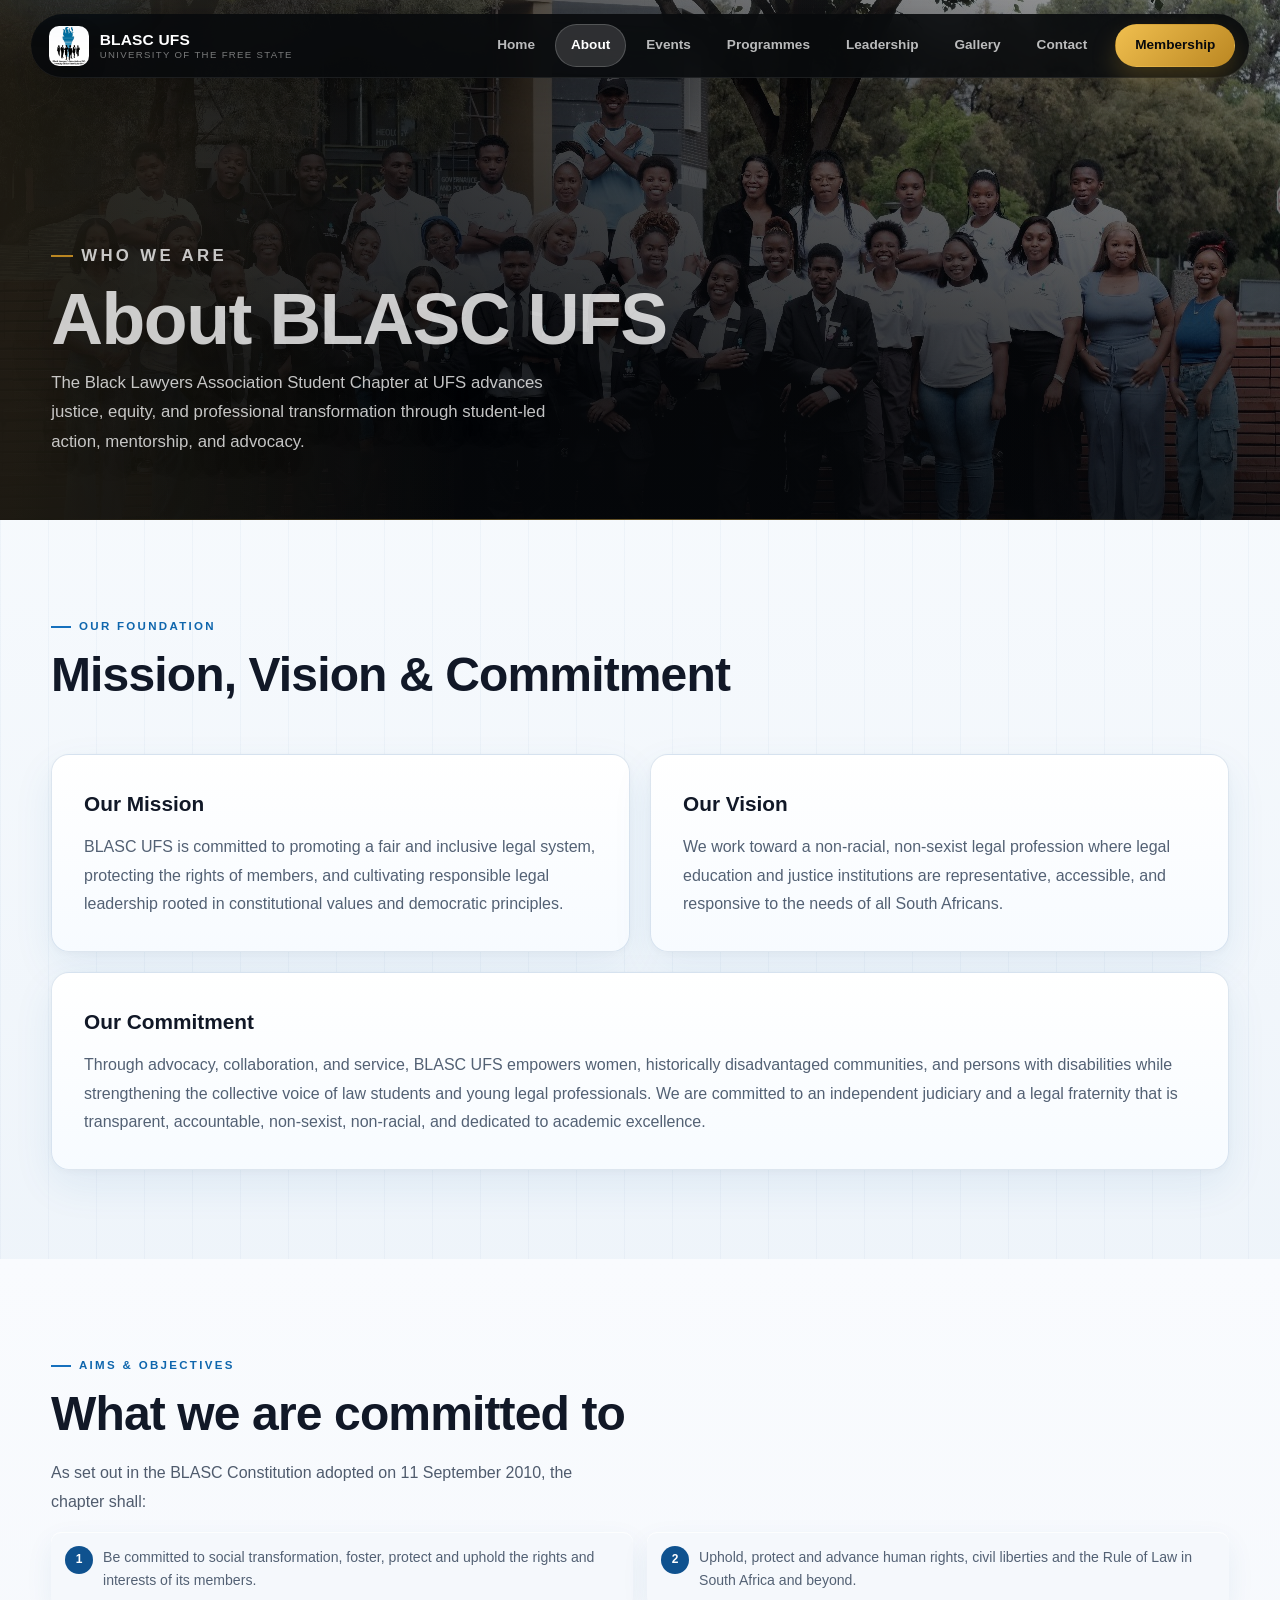
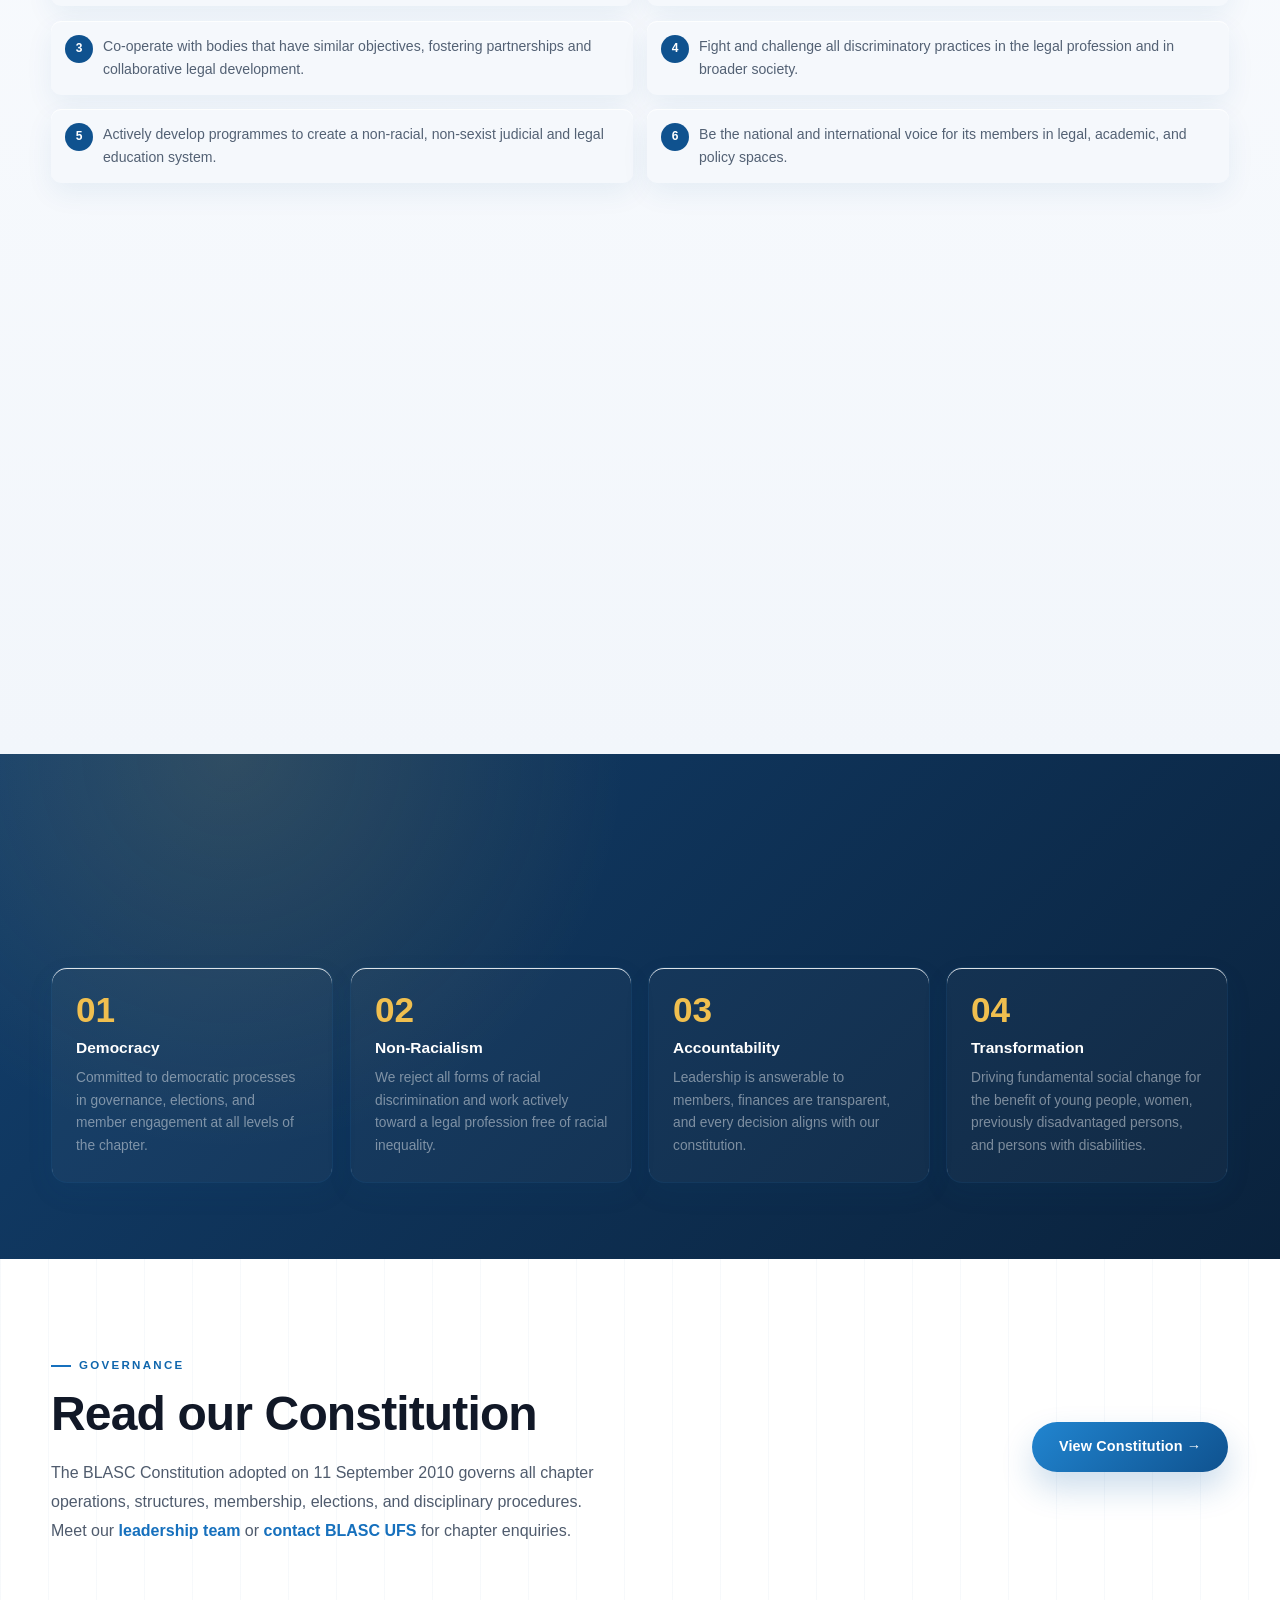
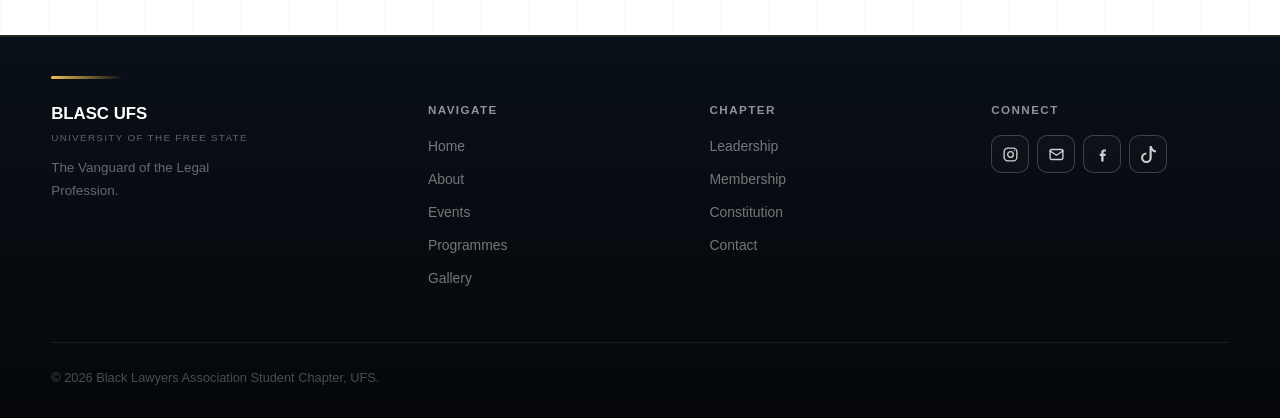
==== commit 3b72c0ed: "Fix NPA date availability gating and refresh cache-bust versions" ====
--- a/about.html
+++ b/about.html
@@ -10,7 +10,7 @@
   <link rel="icon" type="image/png" sizes="32x32" href="assets/favicon/favicon-32x32.png">
   <link rel="icon" type="image/png" sizes="16x16" href="assets/favicon/favicon-16x16.png">
   <link rel="apple-touch-icon" href="assets/favicon/apple-touch-icon.png">
-<link rel="stylesheet" href="assets/style.css?v=20260507-cache-refresh"/>
+<link rel="stylesheet" href="assets/style.css?v=20260508-hard-refresh"/>
   <script type="application/ld+json">
   {
     "@context": "https://schema.org",
@@ -179,6 +179,6 @@
   </div>
   <div class="footer-bottom"><span>© 2026 Black Lawyers Association Student Chapter, UFS.</span></div>
 </footer>
-<script src="assets/main.js?v=20260507-cache-refresh"></script>
+<script src="assets/main.js?v=20260508-hard-refresh"></script>
 </body>
 </html>
--- a/assets/style.css
+++ b/assets/style.css
@@ -1431,12 +1431,16 @@
 }
 
 .home-actions-wrap {
-  width: min(1200px, calc(100% - 32px));
-  margin: 44px auto 0;
+  position: relative;
+  padding: clamp(52px, 6vw, 78px) clamp(16px, 4vw, 56px);
+  background:
+    linear-gradient(180deg, #f8fbff 0%, #eef5fb 100%);
+  border-top: 1px solid rgba(15,82,143,0.08);
 }
 
 .home-actions-head {
-  margin-bottom: 18px;
+  width: min(1200px, 100%);
+  margin: 0 auto 24px;
 }
 
 .home-actions-head .section-label {
@@ -1449,46 +1453,74 @@
 }
 
 .home-actions {
+  width: min(1200px, 100%);
+  margin: 0 auto;
   display: grid;
   grid-template-columns: repeat(12, minmax(0, 1fr));
-  gap: 14px;
+  gap: 16px;
 }
 
 .home-action {
-  min-height: 178px;
+  position: relative;
+  min-height: 210px;
   display: flex;
   flex-direction: column;
-  justify-content: space-between;
-  gap: 16px;
-  padding: 24px;
-  border-radius: 18px;
-  border: 1px solid rgba(15,82,143,0.16);
-  background:
-    linear-gradient(180deg, rgba(255,255,255,0.98), rgba(246,250,255,0.98));
-  box-shadow: var(--shadow-lg);
+  justify-content: flex-start;
+  gap: 14px;
+  padding: 26px;
+  border-radius: 8px;
+  border: 1px solid rgba(15,82,143,0.14);
+  background:
+    linear-gradient(180deg, rgba(255,255,255,1), rgba(247,251,255,0.96));
+  box-shadow: 0 18px 42px rgba(10,12,15,0.08);
   transition: transform 0.25s var(--ease), box-shadow 0.25s var(--ease), border-color 0.25s var(--ease);
   grid-column: span 6;
+  overflow: hidden;
+  isolation: isolate;
 }
 
 .home-action:hover {
-  transform: translateY(-5px);
+  transform: translateY(-4px);
   border-color: rgba(15,82,143,0.32);
-  box-shadow: 0 34px 76px rgba(7,9,13,0.18), 0 18px 38px rgba(15,82,143,0.14);
+  box-shadow: 0 30px 68px rgba(7,9,13,0.14), 0 14px 30px rgba(15,82,143,0.12);
+}
+
+.home-action::after {
+  content: '';
+  position: absolute;
+  inset: auto 18px 16px auto;
+  width: 42px;
+  height: 42px;
+  border-radius: 50%;
+  background:
+    linear-gradient(135deg, var(--blue-mid), var(--blue));
+  opacity: 0.1;
+  transition: transform 0.25s var(--ease), opacity 0.25s var(--ease);
+}
+
+.home-action:hover::after {
+  transform: scale(1.08);
+  opacity: 0.18;
 }
 
 .home-action span {
+  width: fit-content;
+  padding: 5px 9px;
+  border-radius: 999px;
+  background: var(--blue-pale);
   color: var(--blue);
-  font-size: 0.72rem;
+  font-size: 0.68rem;
   font-weight: 800;
-  letter-spacing: 0.14em;
+  letter-spacing: 0.12em;
   text-transform: uppercase;
 }
 
 .home-action strong {
   display: block;
   color: var(--ink);
-  font-size: clamp(1.05rem, 1.7vw, 1.45rem);
-  line-height: 1.1;
+  max-width: 18ch;
+  font-size: clamp(1.2rem, 2vw, 1.65rem);
+  line-height: 1.08;
 }
 
 .home-action em {
@@ -1496,23 +1528,93 @@
   font-size: 0.9rem;
   font-style: normal;
   line-height: 1.55;
+  max-width: 44ch;
+}
+
+.home-action b {
+  display: inline-flex;
+  align-items: center;
+  gap: 8px;
+  width: fit-content;
+  margin-top: auto;
+  color: var(--blue);
+  font-size: 0.86rem;
+  font-weight: 800;
+}
+
+.home-action b::after {
+  content: '→';
+  transition: transform 0.2s var(--ease);
+}
+
+.home-action:hover b::after {
+  transform: translateX(4px);
 }
 
 .home-action-featured {
   background:
-    linear-gradient(135deg, rgba(12,18,27,0.98), rgba(15,82,143,0.96));
+    linear-gradient(90deg, rgba(8,13,20,0.94) 0%, rgba(11,45,78,0.86) 52%, rgba(12,18,27,0.36) 100%),
+    url('images/bec-stairs-serious.jpeg') center 30%/cover;
   border-color: rgba(240,191,79,0.32);
   grid-column: span 12;
-  min-height: 168px;
+  min-height: 260px;
+}
+
+.home-action-featured::after {
+  background: linear-gradient(135deg, var(--gold-light), var(--gold));
+  opacity: 0.2;
 }
 
 .home-action-featured span,
-.home-action-featured strong {
+.home-action-featured strong,
+.home-action-featured b {
   color: #fff;
 }
 
+.home-action-featured span {
+  background: rgba(232,184,75,0.18);
+  color: var(--gold-light);
+}
+
 .home-action-featured em {
+  max-width: 46ch;
   color: rgba(255,255,255,0.72);
+}
+
+.home-action-programmes,
+.home-action-membership {
+  min-height: 250px;
+  border-color: rgba(240,191,79,0.24);
+}
+
+.home-action-programmes {
+  background:
+    linear-gradient(180deg, rgba(8,13,20,0.82) 0%, rgba(11,45,78,0.82) 100%),
+    url('images/home-programmes-card.jpg') center 48%/cover;
+}
+
+.home-action-membership {
+  background:
+    linear-gradient(180deg, rgba(8,13,20,0.76) 0%, rgba(11,45,78,0.84) 100%),
+    url('images/home-membership-card.jpg') center 48%/cover;
+}
+
+.home-action-programmes span,
+.home-action-membership span {
+  background: rgba(232,184,75,0.2);
+  color: var(--gold-light);
+}
+
+.home-action-programmes strong,
+.home-action-programmes b,
+.home-action-membership strong,
+.home-action-membership b {
+  color: #fff;
+}
+
+.home-action-programmes em,
+.home-action-membership em {
+  color: rgba(255,255,255,0.76);
 }
 
 .about-split {
@@ -1736,7 +1838,7 @@
 
 @media (max-width: 900px) {
   .home-actions-wrap {
-    margin-top: 30px;
+    padding: 42px 20px;
   }
 
   .home-actions {
@@ -1746,6 +1848,10 @@
   .home-action {
     min-height: auto;
     grid-column: auto;
+  }
+
+  .home-action-featured {
+    min-height: 230px;
   }
 
   .prog-tabs,
@@ -1799,13 +1905,16 @@
     font-size: 0.72rem;
   }
 
-  .home-actions {
-    width: calc(100% - 24px);
-  }
-
   .home-action {
     padding: 20px;
-    border-radius: 16px;
+    border-radius: 8px;
+  }
+
+  .home-action-featured {
+    min-height: 250px;
+    background:
+      linear-gradient(180deg, rgba(8,13,20,0.9) 0%, rgba(11,45,78,0.86) 100%),
+      url('images/bec-stairs-serious.jpeg') center 24%/cover;
   }
 }
 
